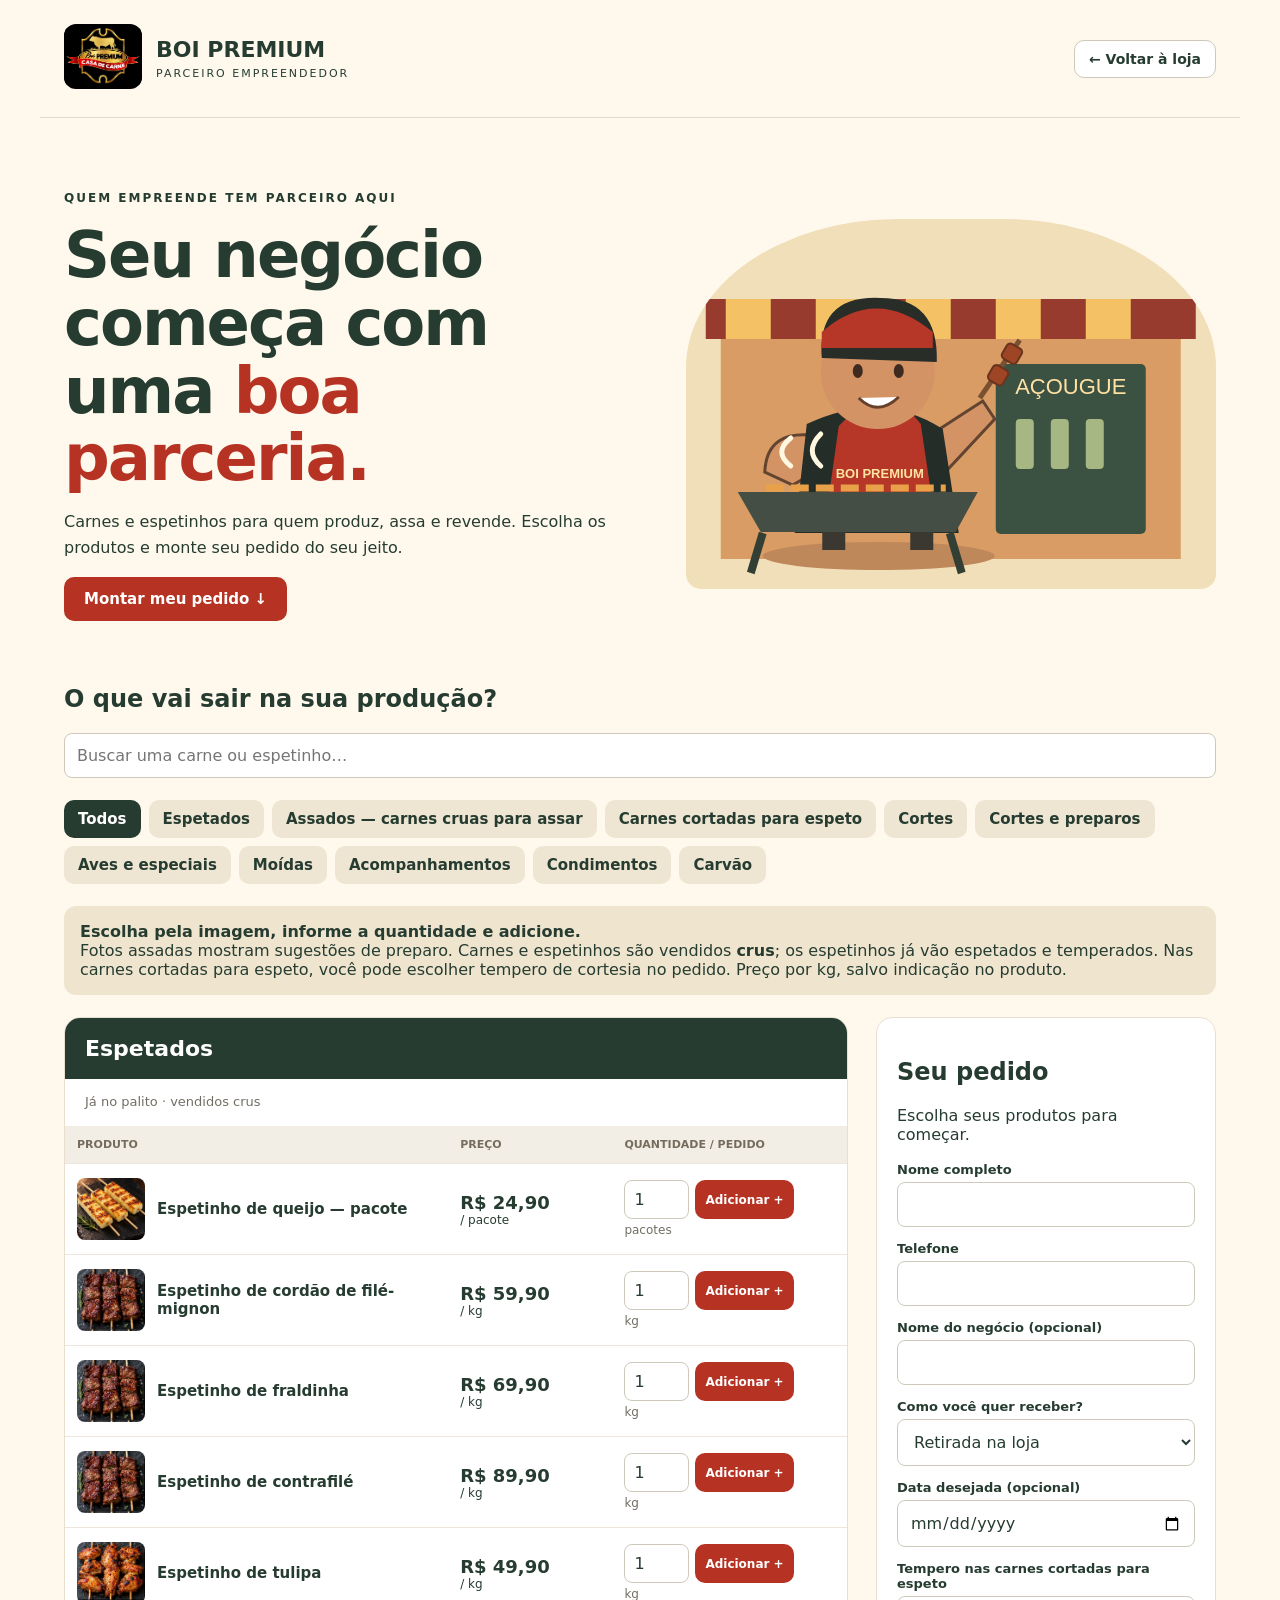
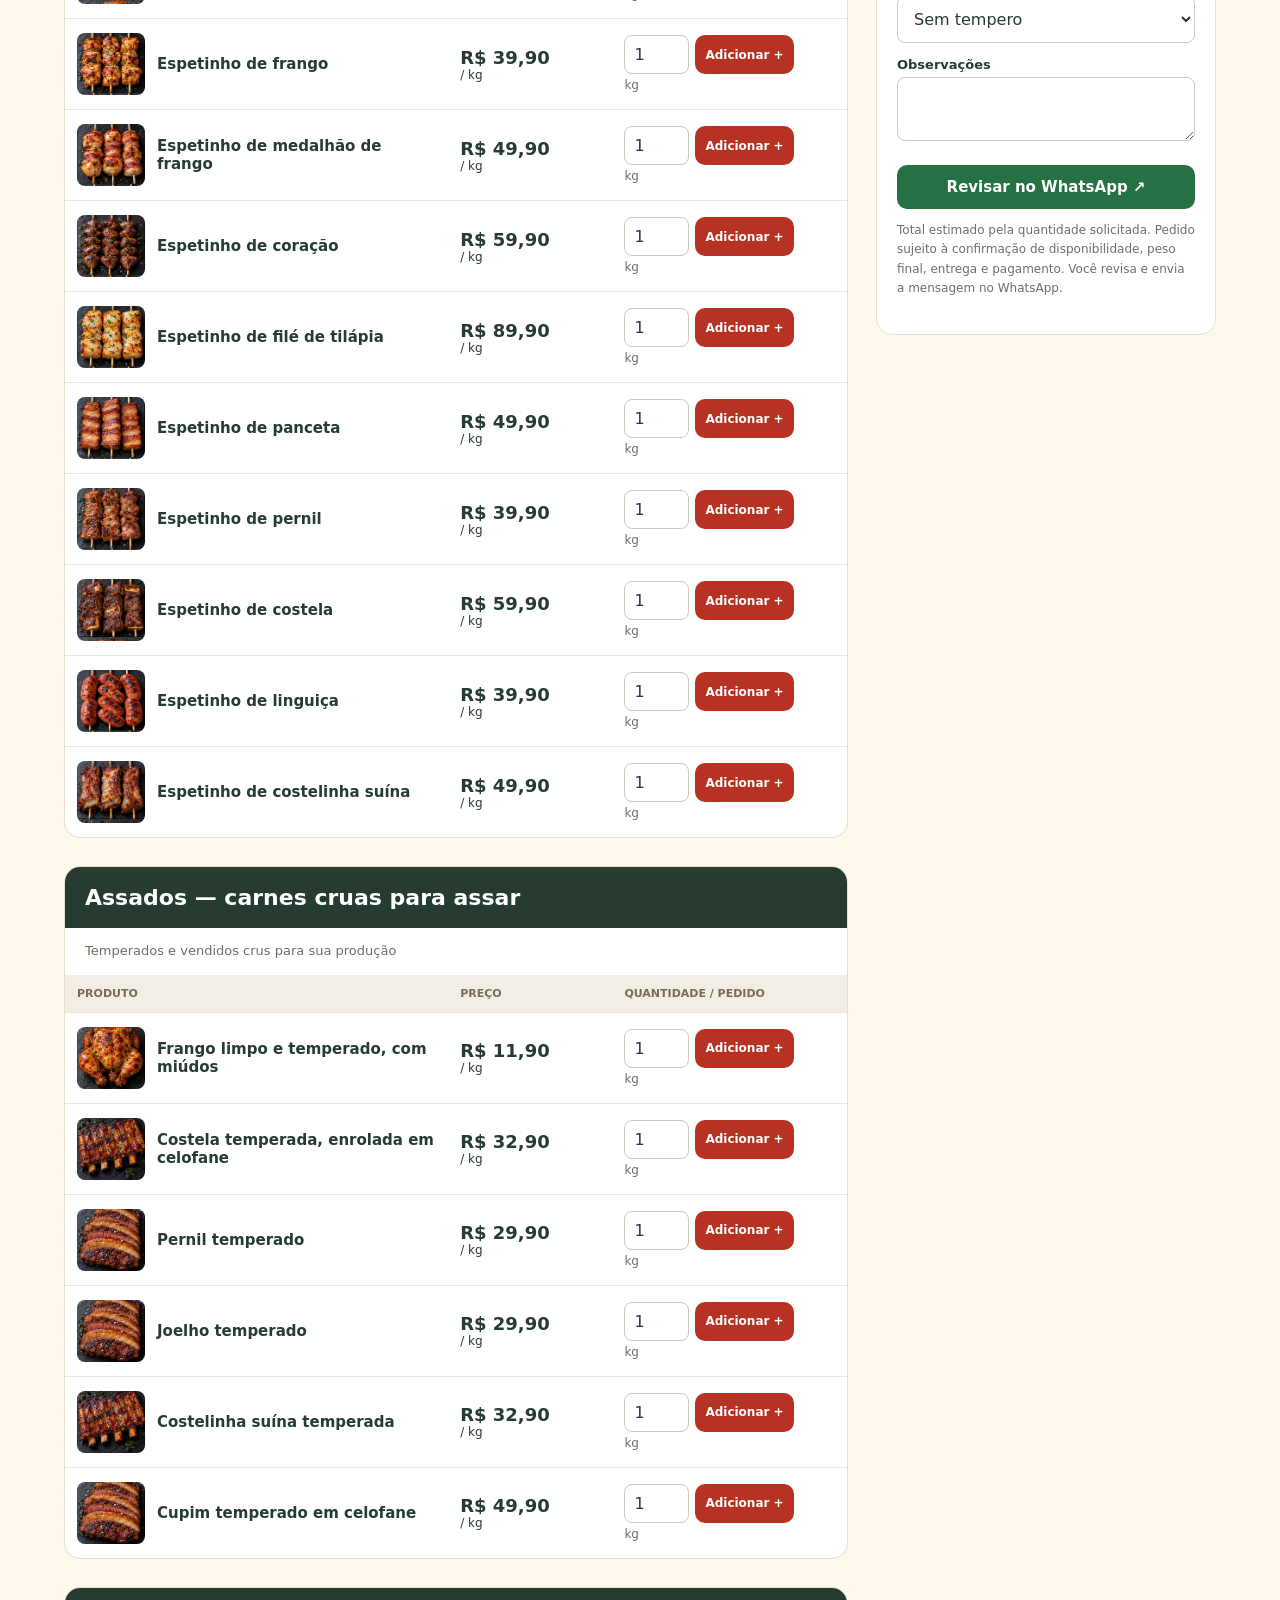
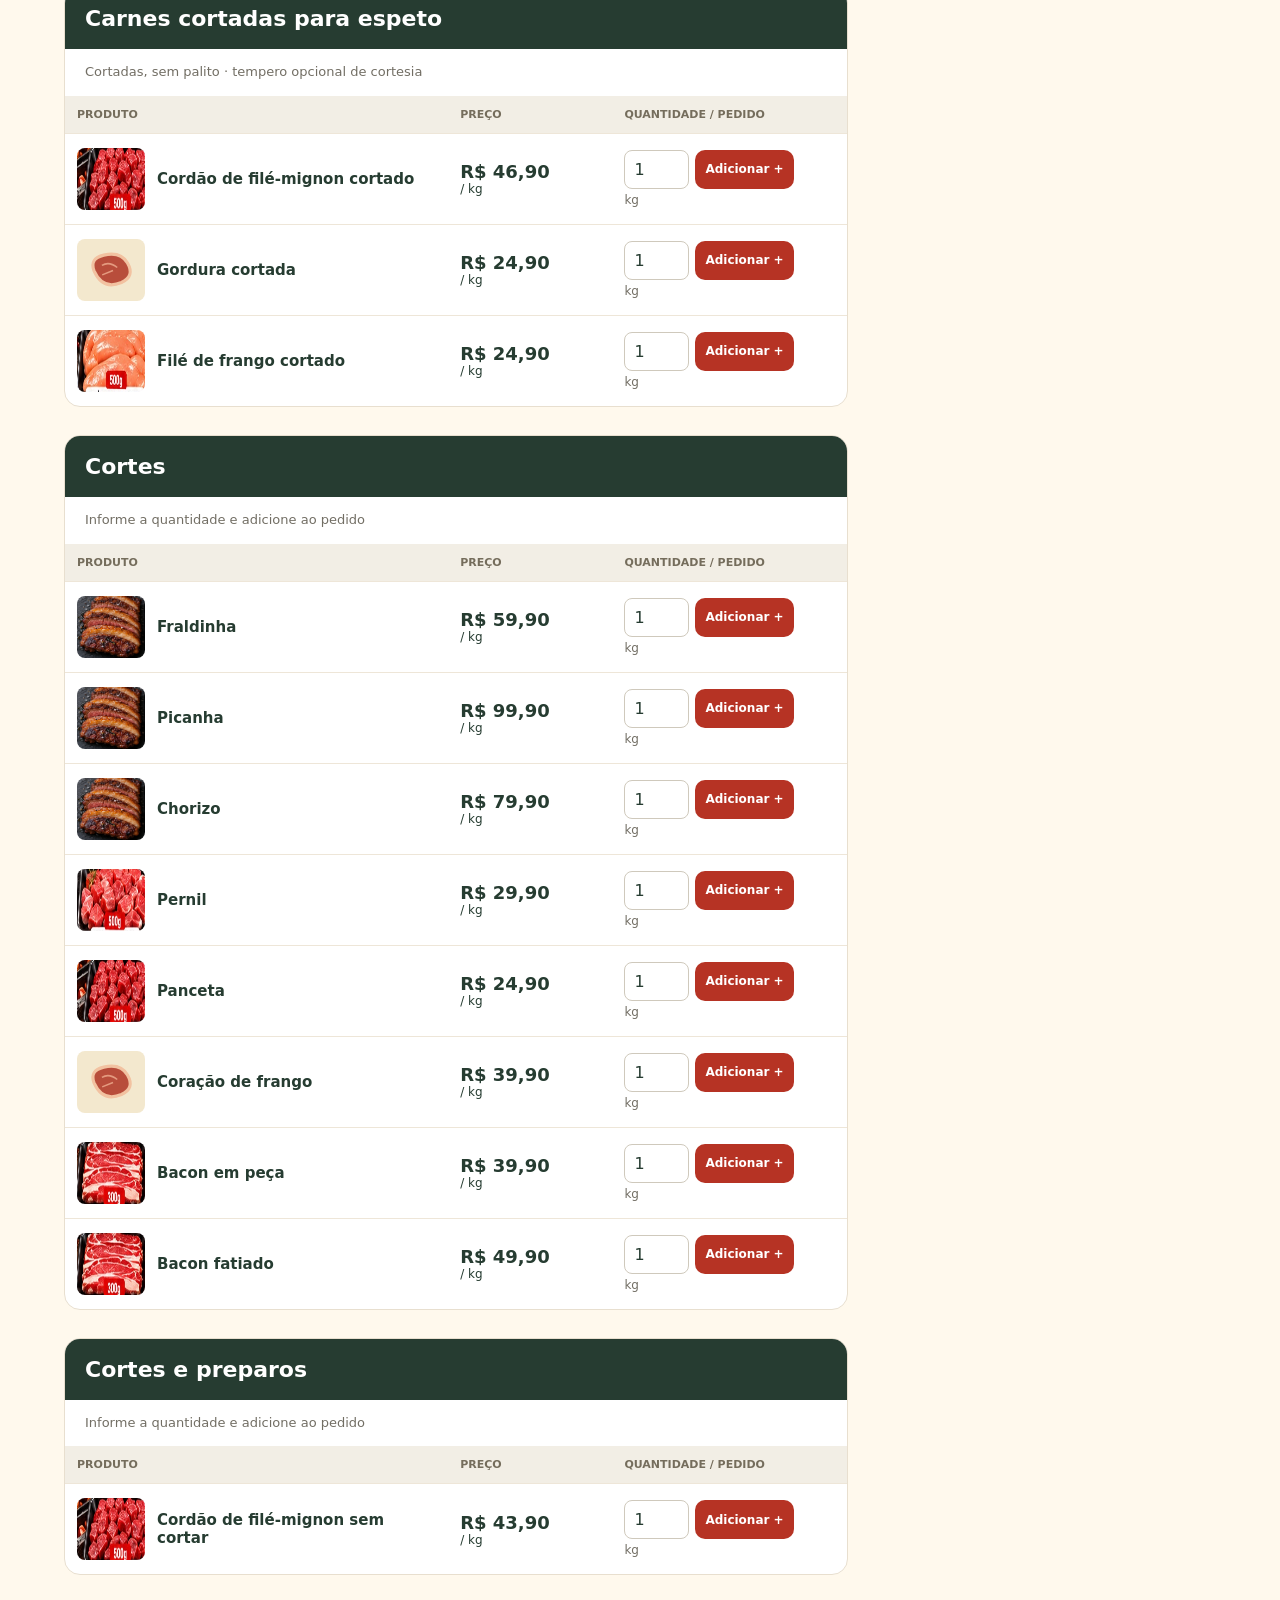
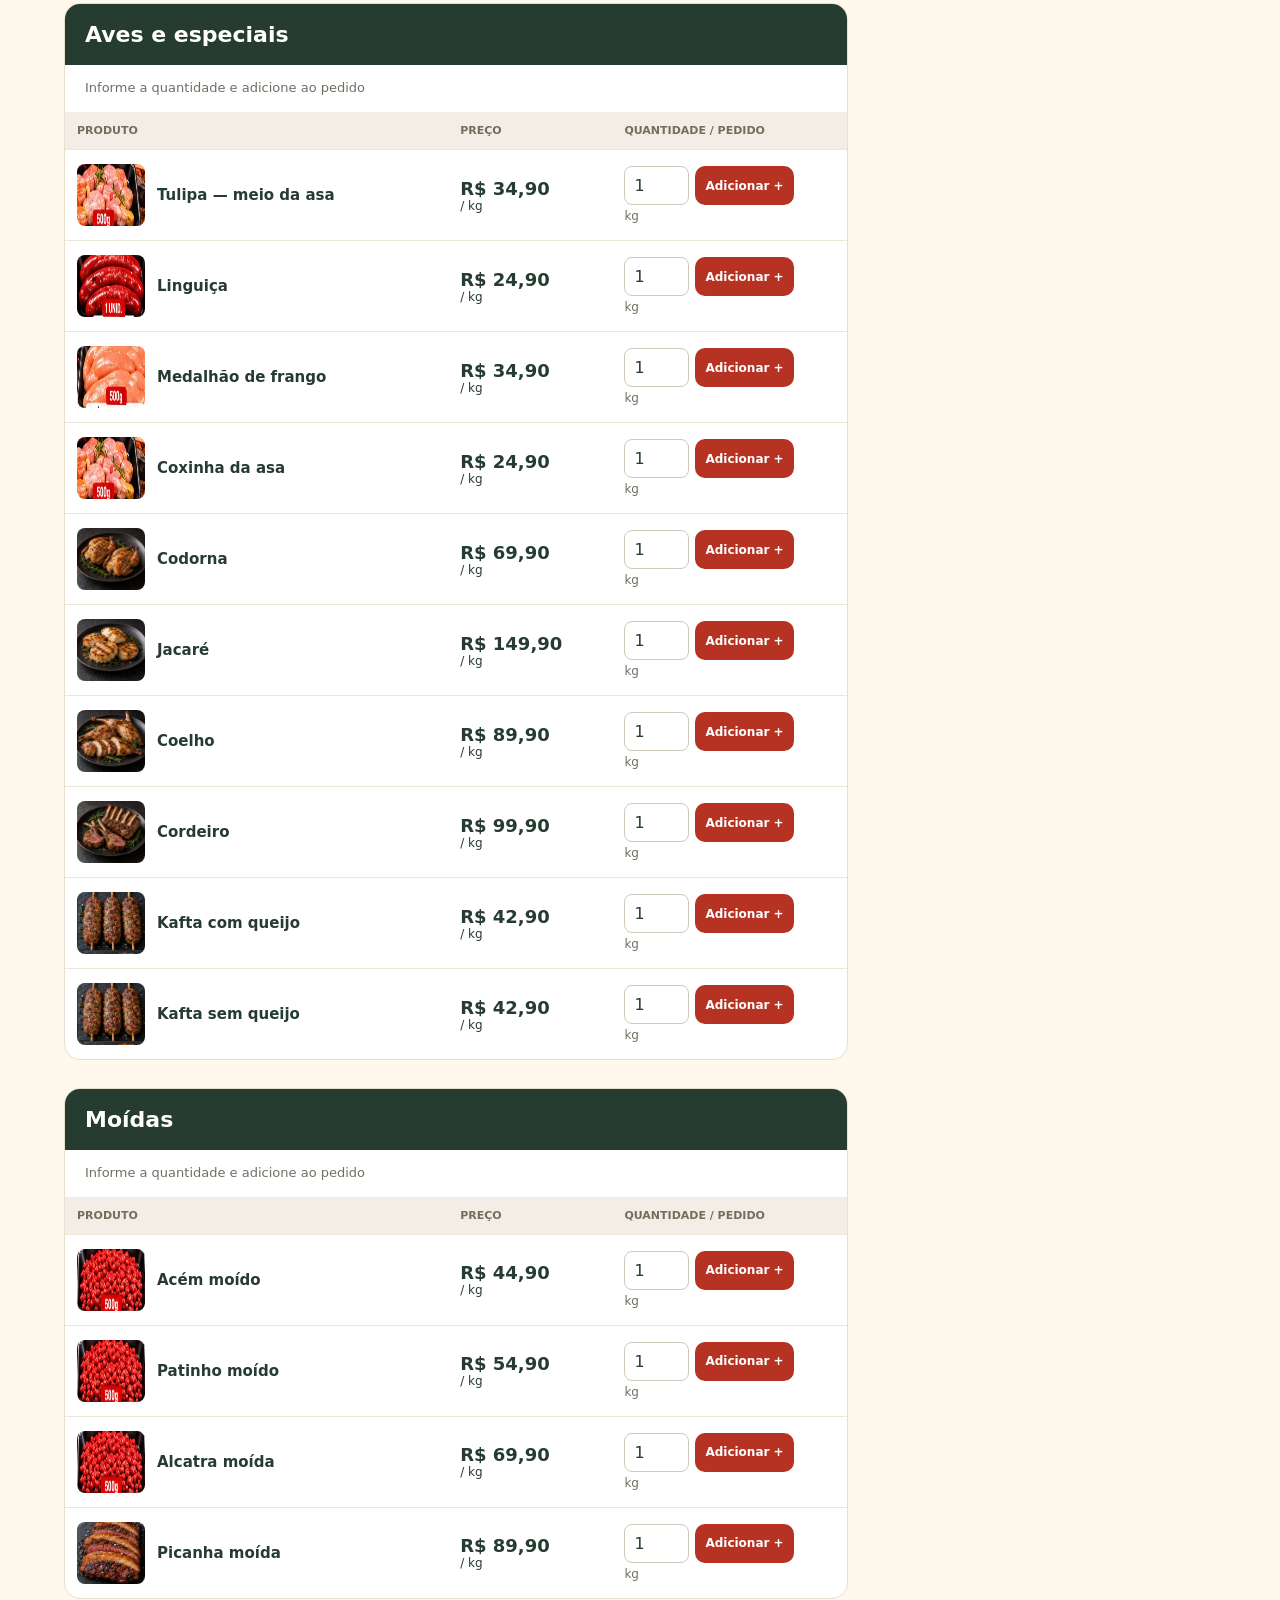
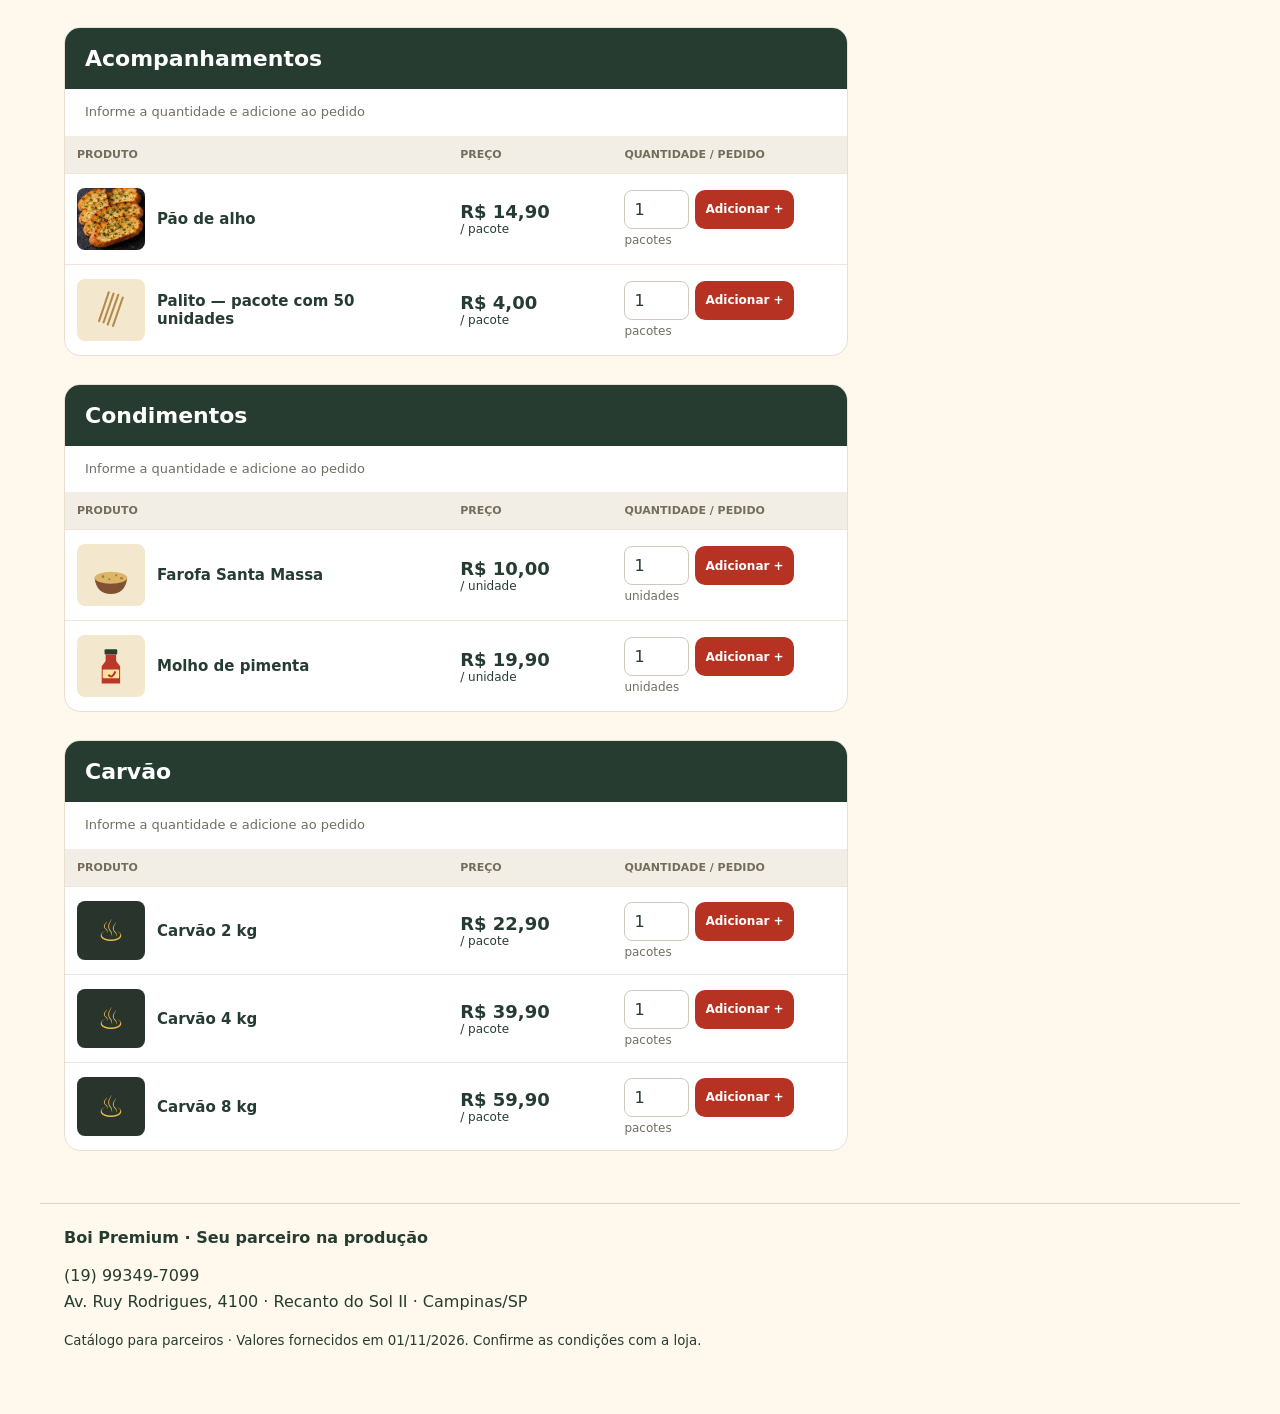
==== parceiros/index.html @ 931782a5 "Adiciona área Parceiro Empreendedor em /parceiros/ Página aprovada de parceiros (catálogo, carrinho " ====
<!doctype html><html lang="pt-BR"><meta charset="utf-8"><meta name="viewport" content="width=device-width,initial-scale=1"><title>Boi Premium · Parceiro Empreendedor</title><meta name="description" content="Carnes e espetinhos para quem produz, assa e revende. Monte seu pedido Boi Premium."><style>
:root{--red:#b63324;--ink:#263c31;--cream:#fff9ed;--gold:#efb94f}*{box-sizing:border-box}body{margin:0;background:var(--cream);color:var(--ink);font:16px system-ui,sans-serif}header,main,footer{max-width:1200px;margin:auto;padding:24px}header{display:flex;align-items:center;gap:14px;border-bottom:1px solid #e3dbc9}header img{width:78px;height:65px;object-fit:contain;background:black;border-radius:12px}header b{font-size:22px}header small{display:block;letter-spacing:2px;font-size:11px;margin-top:5px}.hero{display:grid;grid-template-columns:1.1fr 1fr;gap:40px;align-items:center;padding:45px 0}h1{font-size:clamp(38px,5vw,65px);line-height:1.06;letter-spacing:-2px;margin:16px 0}h1 em{color:var(--red);font-style:normal}.eyebrow{font-size:12px;letter-spacing:2px;font-weight:800}p{line-height:1.6}button,.cta{border:0;border-radius:10px;background:var(--red);color:white;padding:13px 20px;font:700 15px system-ui;cursor:pointer;text-decoration:none;display:inline-block}button:hover,.cta:hover{filter:brightness(.9)}.scene{background:#f0dfb8;border-radius:40% 40% 15px 15px;width:100%;max-height:370px}.bar{display:flex;gap:8px;flex-wrap:wrap;margin:22px 0}.bar button{background:#eee5d3;color:var(--ink);padding:10px 14px}.bar button.active{background:var(--ink);color:white}input,select,textarea{font:inherit;padding:12px;border:1px solid #cfc9bc;border-radius:8px;background:white;width:100%;color:var(--ink)}.layout{display:grid;grid-template-columns:1fr 340px;gap:28px}.grid{display:grid;grid-template-columns:repeat(2,1fr);gap:14px}.card,aside{background:white;border:1px solid #e8dfcf;border-radius:16px;padding:20px}.card h3{margin:8px 0;font-size:19px}.tag{font-size:11px;text-transform:uppercase;letter-spacing:1px;color:#796a50}.price{font-size:25px;font-weight:800;margin:15px 0}.price small{font-size:14px;font-weight:400}.buy{display:flex;gap:8px}.buy input{width:85px}.buy button{flex:1}aside{align-self:start;position:sticky;top:15px}label{display:block;font-size:13px;font-weight:700;margin:14px 0 5px}.line{border-bottom:1px solid #eee;padding:12px 0;font-size:14px}.line button{padding:3px 8px;background:#eee;color:#333;margin-left:7px}.total{font-size:24px;font-weight:800;margin:18px 0}.muted{font-size:12px;color:#726e64}.note{padding:16px;background:#efe5cf;border-radius:12px;margin:22px 0}.submit{background:#257143;width:100%;margin-top:20px}footer{padding-bottom:65px;border-top:1px solid #ddd5c5}.cartqty{width:80px;padding:5px;margin-top:7px}@media(max-width:850px){.hero{grid-template-columns:1fr;gap:15px;padding:30px 0}.scene{max-height:280px}.layout{grid-template-columns:1fr}aside{position:static}.grid{grid-template-columns:1fr 1fr}header,main,footer{padding:18px}}@media(max-width:480px){.grid{grid-template-columns:1fr}.hero h1{font-size:43px}}

.productphoto{position:relative;aspect-ratio:1.55;background-color:#302920;border-radius:12px;margin:-8px -8px 15px;overflow:hidden;background-repeat:no-repeat}.photolabel{position:absolute;left:9px;bottom:9px;padding:5px 8px;background:#fff9edf0;border-radius:5px;font-size:10px;font-weight:700;color:#32382d}.card{overflow:hidden;display:flex;flex-direction:column}.card .buy{margin-top:auto}.card h3{min-height:46px}.card .muted{margin:5px 0}.price{color:#a52e20}.cartdock{display:none}#toast{position:fixed;bottom:88px;left:50%;transform:translateX(-50%);background:#263c31;color:white;padding:14px 20px;border-radius:12px;z-index:30;opacity:0;pointer-events:none;transition:opacity .2s;max-width:90vw;width:max-content}#toast.show{opacity:1}.supplypic{display:flex;align-items:center;justify-content:center;background:#f3e8ce}.supplypic svg{height:85%;width:85%}@media(max-width:850px){.cartdock{display:flex;position:fixed;z-index:20;bottom:14px;left:14px;right:14px;background:#263c31;color:white;border-radius:13px;padding:17px;text-decoration:none;justify-content:space-between;box-shadow:0 5px 24px #0003}footer{padding-bottom:110px}.grid{gap:12px}.card{padding:14px}.productphoto{margin:-4px -4px 12px}.buy{flex-wrap:wrap}.buy input{width:70px}.buy button{padding:13px 10px}.card h3{font-size:18px}.price{font-size:23px}}@media(max-width:480px){.grid{grid-template-columns:repeat(2,minmax(0,1fr))}.buy button{flex-basis:100%}.buy input{width:100%}.productphoto{aspect-ratio:1.1}.photolabel{font-size:9px}.card h3{font-size:16px}.price{font-size:22px}}

.catalogsection{background:white;border:1px solid #e8dfcf;border-radius:16px;margin-bottom:28px;overflow:hidden}.catalogsection h2{background:var(--ink);color:white;margin:0;padding:18px 20px;font-size:22px}.sectionhint{font-size:13px;padding:0 20px;color:#726e64}table{width:100%;border-collapse:collapse;table-layout:fixed}th{text-align:left;background:#f2eee5;color:#756d5c;font-size:11px;padding:12px;text-transform:uppercase}th:first-child{width:49%}th:nth-child(2){width:21%}td{padding:14px 12px;border-top:1px solid #eee6d8;vertical-align:middle}.productcell{display:flex;align-items:center;gap:12px;font-size:15px}.productcell .productphoto{width:68px!important;height:62px!important;min-height:0!important;aspect-ratio:auto;margin:0!important;flex:0 0 68px;border-radius:8px}.productcell .photolabel{display:none}.tableprice{font-size:18px;font-weight:800;white-space:nowrap}.tableprice small{display:block;font-size:12px;font-weight:400}.tablebuy{display:flex;gap:6px;flex-wrap:wrap}.tablebuy input{width:65px;padding:9px}.tablebuy button{font-size:12px;padding:10px}.coalpic{background:#29352c;color:#efb94f;width:68px;padding:12px;text-align:center;border-radius:8px;font-size:30px;flex-shrink:0}@media(max-width:600px){.hero{padding:20px 0}.hero .scene{max-height:200px}td,th{padding:10px 8px}.productcell{display:block;font-size:13px}.productcell .productphoto{margin-bottom:8px!important}.tableprice{font-size:15px}.tablebuy input{width:58px}.tablebuy button{font-size:11px;padding:10px 8px}.catalogsection h2{font-size:19px}th:first-child{width:44%}th:nth-child(2){width:24%}}
header .backstore{margin-left:auto;color:var(--ink);font-weight:700;font-size:14px;text-decoration:none;border:1px solid #cfc9bc;border-radius:10px;padding:10px 14px;white-space:nowrap;background:white}header .backstore:hover{background:#f2eee5}@media(max-width:480px){header .backstore{font-size:12px;padding:8px 10px}header b{font-size:18px}}
</style><header><a href="../" aria-label="Boi Premium — voltar à loja"><img src="logo.jpg" alt="Boi Premium Casa de Carne"></a><div><b>BOI PREMIUM</b><small>PARCEIRO EMPREENDEDOR</small></div><a class="backstore" href="../">← Voltar à loja</a></header><main><section class="hero"><div><span class="eyebrow">QUEM EMPREENDE TEM PARCEIRO AQUI</span><h1>Seu negócio começa com uma <em>boa parceria.</em></h1><p>Carnes e espetinhos para quem produz, assa e revende. Escolha os produtos e monte seu pedido do seu jeito.</p><a class="cta" href="#catalogo">Montar meu pedido ↓</a></div>
<svg class="scene" viewBox="0 0 500 370" role="img" aria-label="Churrasqueiro corpulento em desenho, com uniforme Boi Premium, segurando espetinho em frente a um açougue"><path fill="#d89c64" d="M20 90h460v250H20z"/><path fill="#963b2d" d="M5 80h490v40H5z"/><path fill="#f4c264" d="M25 80h45v40H25zm90 0h45v40h-45zm90 0h45v40h-45zm90 0h45v40h-45zm90 0h45v40h-45z"/><rect x="295" y="145" width="150" height="170" rx="5" fill="#3b5142"/><text x="370" y="175" fill="#ffe1a3" font-family="sans-serif" font-size="22" text-anchor="middle">AÇOUGUE</text><g fill="#a6b783"><rect x="315" y="200" width="18" height="50" rx="4"/><rect x="350" y="200" width="18" height="50" rx="4"/><rect x="385" y="200" width="18" height="50" rx="4"/></g><ellipse cx="178" cy="337" rx="116" ry="14" fill="#bf885b"/><path d="M117 217q-51-8-53 36l28 13 43-25m93-24 54-35 12 18-54 58" fill="#d49365" stroke="#624431" stroke-width="3"/><path d="M106 205q74-35 136 5l16 104H94z" fill="#242d28"/><path d="M138 207l-14 99h111l-15-101-16-19h-45z" fill="#b63627"/><text x="179" y="259" fill="#ffe4a2" font-size="13" font-family="sans-serif" font-weight="bold" text-anchor="middle">BOI PREMIUM</text><path d="M133 305v26m88-26v26" stroke="#3a3830" stroke-width="23"/><circle cx="177" cy="153" r="57" fill="#d49365"/><path d="M121 139q-5-63 59-60 58 0 56 64" fill="#282d28"/><path d="M121 113q54-47 111 0v16H121z" fill="#b63627"/><ellipse cx="157" cy="152" rx="5" ry="7" fill="#3f2a20"/><ellipse cx="198" cy="152" rx="5" ry="7" fill="#3f2a20"/><path d="M158 179q19 19 40-1" fill="white" stroke="#67402b" stroke-width="3"/><path d="M279 179l40-58" stroke="#795130" stroke-width="5"/><g fill="#9e4526" stroke="#68341f" stroke-width="2"><rect x="289" y="148" width="17" height="17" rx="4" transform="rotate(30 298 156)"/><rect x="303" y="126" width="17" height="17" rx="4" transform="rotate(30 311 134)"/></g><path d="M37 273h240l-22 40H60z" fill="#444e44"/><path d="M62 314l-12 40m199-40 12 40" stroke="#333f35" stroke-width="8"/><path d="M65 269h180" stroke="#e9a149" stroke-width="7" stroke-dasharray="18 7"/><path d="M90 247q-18-14 0-28m30 28q-17-15 0-32" fill="none" stroke="#fff7df" stroke-width="5" stroke-linecap="round"/></svg></section>
<section id="catalogo"><h2>O que vai sair na sua produção?</h2><input id="search" type="search" placeholder="Buscar uma carne ou espetinho…" aria-label="Buscar produtos"><div class="bar" id="filters"></div><div class="note"><b>Escolha pela imagem, informe a quantidade e adicione.</b><br>Fotos assadas mostram sugestões de preparo. Carnes e espetinhos são vendidos <b>crus</b>; os espetinhos já vão espetados e temperados. Nas carnes cortadas para espeto, você pode escolher tempero de cortesia no pedido. Preço por kg, salvo indicação no produto.</div><div class="layout"><div id="products"></div><aside id="pedido"><h2>Seu pedido</h2><div id="cart">Escolha seus produtos para começar.</div><div class="total" id="total"></div><form id="order"><label for="name">Nome completo</label><input id="name" required autocomplete="name"><label for="phone">Telefone</label><input id="phone" type="tel" required autocomplete="tel"><label for="business">Nome do negócio (opcional)</label><input id="business"><label for="mode">Como você quer receber?</label><select id="mode"><option value="Retirada">Retirada na loja</option><option value="Entrega">Entrega</option></select><div id="address" hidden><label for="street">Rua e número</label><input id="street" autocomplete="street-address"><label for="area">Bairro</label><input id="area"><label for="city">Cidade</label><input id="city"><label for="extra">Complemento (opcional)</label><input id="extra"><p class="muted">Taxa e área de entrega a confirmar.</p></div><label for="date">Data desejada (opcional)</label><input type="date" id="date"><label for="seasoning">Tempero nas carnes cortadas para espeto</label><select id="seasoning"><option>Sem tempero</option><option>Com tempero — cortesia</option></select><label for="notes">Observações</label><textarea id="notes" rows="2"></textarea><button class="submit">Revisar no WhatsApp ↗</button><p class="muted">Total estimado pela quantidade solicitada. Pedido sujeito à confirmação de disponibilidade, peso final, entrega e pagamento. Você revisa e envia a mensagem no WhatsApp.</p><p id="error" role="alert"></p></form></aside></div></section></main><a class="cartdock" href="#pedido"><span id="dockcount">Seu pedido</span><b id="docktotal">Ver carrinho →</b></a><div id="toast" role="status" aria-live="polite"></div><footer><b>Boi Premium · Seu parceiro na produção</b><p>(19) 99349-7099<br>Av. Ruy Rodrigues, 4100 · Recanto do Sol II · Campinas/SP</p><small>Catálogo para parceiros · Valores fornecidos em 01/11/2026. Confirme as condições com a loja.</small></footer><script src="data.js"></script><script>
function productPhoto(p){let n=p.n.toLowerCase();if(['coelho','cordeiro','jacaré','codorna'].includes(n)){let i=['coelho','cordeiro','jacaré','codorna'].indexOf(n);return '<div class="productphoto" role="img" aria-label="Sugestão de preparo de '+p.n+'" style="background-image:url(especiais.png);background-size:200% 200%;background-position:'+((i%2)*100)+'% '+(Math.floor(i/2)*100)+'%"><span class="photolabel">Sugestão de preparo · vendido cru</span></div>'}if(n.includes('espetinho de queijo'))return '<div class="productphoto" role="img" aria-label="Espetinho de queijo grelhado" style="background-image:url(queijo.png);background-size:cover;background-position:center"><span class="photolabel">Sugestão de preparo</span></div>';if(p.c==='Acompanhamentos'||p.c==='Condimentos'){let kind=n.includes('palito')?'palito':n.includes('farofa')?'farofa':n.includes('pimenta')?'molho':n.includes('queij')?'queijo':'pao';if(kind==='pao')return atlas(15,p.n);let shapes=kind==='palito'?'<path d="M55 145L92 35m-20 115L110 40m-22 118L128 45m-20 118L145 55" stroke="#b58a4b" stroke-width="8" stroke-linecap="round"/>':kind==='molho'?'<rect x="76" y="35" width="48" height="20" rx="4" fill="#293d31"/><path d="M80 55h40v25l15 20v65H65v-65l15-20z" fill="#bb3828"/><rect x="69" y="112" width="62" height="33" rx="3" fill="#ffe2a0"/><path d="M90 132q15 18 27-13" fill="none" stroke="#bc3525" stroke-width="8"/>':kind==='farofa'?'<path d="M38 110h124q-8 61-62 61t-62-61" fill="#805231"/><ellipse cx="100" cy="109" rx="62" ry="23" fill="#dbb568"/><g fill="#aa7738"><circle cx="70" cy="105" r="5"/><circle cx="94" cy="115" r="4"/><circle cx="120" cy="100" r="4"/><circle cx="140" cy="111" r="5"/></g>':'<path d="M44 135l30-77 82 76z" fill="#f6cb65"/><path d="M44 135h112v22H44z" fill="#ddac42"/><g fill="#d5a33c"><circle cx="84" cy="116" r="8"/><circle cx="115" cy="128" r="6"/></g>';return '<div class="productphoto supplypic" role="img" aria-label="Ilustração de '+p.n+'"><svg viewBox="0 0 200 200">'+shapes+'</svg><span class="photolabel">Ilustração</span></div>'}if(p.c==='Espetinhos'){let i=n.includes('medalh')?3:n.includes('cora')?2:n.includes('panceta')?4:n.includes('pernil')?5:n.includes('lingui')?6:n.includes('tiláp')?7:n.includes('tulipa')?8:n.includes('costelinha')?10:n.includes('costela')?9:n.includes('frango')?1:0;return atlas(i,p.n)}if(p.c==='Assados')return atlas(n.includes('frango')?13:n.includes('costel')?14:12,p.n);if(n.includes('kafta'))return atlas(11,p.n);if(n.includes('picanha')||n.includes('chorizo')||n.includes('fraldinha'))return atlas(12,p.n);let col=n.includes('moíd')?2:n.includes('bacon')?0:n.includes('pernil')?1:n.includes('lingui')?1:n.includes('asa')?4:0;let y=n.includes('moíd')?455:n.includes('bacon')?818:n.includes('lingui')?818:n.includes('frango')?700:n.includes('pernil')?580:455;let x=col*225+20;let label='Imagem ilustrativa';if(n.includes('jacaré')||n.includes('coelho')||n.includes('cordeiro')||n.includes('codorna')||n.includes('gordura')||n.includes('coração'))return '<div class="productphoto supplypic" role="img" aria-label="Ilustração de corte de carne"><svg viewBox="0 0 200 200"><path d="M36 106q-18-47 37-60 64-15 90 30 29 50-23 74-71 30-104-44" fill="#b84d3b" stroke="#f2c2a1" stroke-width="12"/><path d="M66 85q27-17 58 8m-57 28 41-17" fill="none" stroke="#e49a7f" stroke-width="6"/></svg><span class="photolabel">Ilustração</span></div>';return '<div class="productphoto" role="img" aria-label="Imagem ilustrativa de '+p.n+'" style="background-image:url(carnes.jpg);background-size:572.5% 1717.5%;background-position:'+((x/(1145-200))*100)+'% '+((y/(1374-80))*100)+'%"><span class="photolabel">'+label+'</span></div>'}
function atlas(i,name){return '<div class="productphoto" role="img" aria-label="Sugestão de preparo de '+name+'" style="background-image:url(churrasco.jpg);background-size:400% 400%;background-position:'+((i%4)*100/3)+'% '+(Math.floor(i/4)*100/3)+'%"><span class="photolabel">Sugestão de preparo · vendido cru</span></div>'}
const $=id=>document.getElementById(id),money=n=>n.toLocaleString('pt-BR',{style:'currency',currency:'BRL'});let filter='Todos',cart=[];const cats=['Todos',...new Set(products.map(p=>p.c))];const sectionNames={'Espetinhos':'Espetados','Assados':'Assados — carnes cruas para assar'};
const sectionOrder=['Espetinhos','Assados','Carnes cortadas para espeto','Cortes','Cortes e preparos','Aves e especiais','Moídas','Acompanhamentos','Condimentos','Carvão'];
function draw(){
 $('filters').innerHTML=['Todos',...sectionOrder].map(c=>`<button type="button" class="${filter===c?'active':''}" onclick="setFilter('${c}')">${sectionNames[c]||c}</button>`).join('');
 let visible=products.map((p,i)=>({...p,i})).filter(p=>(filter==='Todos'||filter===p.c)&&p.n.toLocaleLowerCase('pt-BR').includes($('search').value.toLocaleLowerCase('pt-BR')));
 $('products').innerHTML=sectionOrder.map(c=>{let rows=visible.filter(p=>p.c===c);if(!rows.length)return '';return `<section class="catalogsection"><h2>${sectionNames[c]||c}</h2><p class="sectionhint">${c==='Espetinhos'?'Já no palito · vendidos crus':c==='Assados'?'Temperados e vendidos crus para sua produção':c==='Carnes cortadas para espeto'?'Cortadas, sem palito · tempero opcional de cortesia':'Informe a quantidade e adicione ao pedido'}</p><table><thead><tr><th>Produto</th><th>Preço</th><th>Quantidade / pedido</th></tr></thead><tbody>${rows.map(p=>`<tr><td><div class="productcell">${p.c==='Carvão'?'<span class="coalpic" aria-hidden="true">♨</span>':productPhoto(p)}<strong>${p.n}</strong></div></td><td class="tableprice">${money(p.v)}<small>/ ${p.u}</small></td><td><div class="tablebuy"><input aria-label="Quantidade de ${p.n} em ${p.u}" id="qty${p.i}" inputmode="decimal" value="1"><button onclick="add(${p.i})">Adicionar +</button></div><small class="muted">${p.u==='kg'?'kg':p.u==='pacote'?'pacotes':'unidades'}</small></td></tr>`).join('')}</tbody></table></section>`}).join('')||'<p>Nenhum produto encontrado.</p>';
}
function setFilter(c){filter=c;draw()}function valid(s,u){let n=Number(String(s).replace(',','.'));return Number.isFinite(n)&&n>0&&(u==='kg'||Number.isInteger(n))?n:null}function add(i){let q=valid($('qty'+i).value,products[i].u);if(!q){alert('Informe uma quantidade positiva. Pacotes e unidades devem ser inteiros.');return}let row=cart.find(x=>x.i===i);if(row)row.q+=q;else cart.push({i,q});renderCart();$('toast').textContent='✓ '+products[i].n+' adicionado';$('toast').classList.add('show');setTimeout(()=>$('toast').classList.remove('show'),2200)}function change(i,v){let q=valid(v,products[i].u);if(q)cart.find(x=>x.i===i).q=q;renderCart()}function remove(i){cart=cart.filter(x=>x.i!==i);renderCart()}function renderCart(){$('dockcount').textContent=cart.reduce((n,x)=>n+x.q,0)>0?cart.length+' produto(s) no pedido':'Seu pedido';$('docktotal').textContent=cart.length?money(cart.reduce((n,x)=>n+products[x.i].v*x.q,0))+' · Ver pedido →':'Ver carrinho →';$('cart').innerHTML=cart.map(x=>{let p=products[x.i];return `<div class="line"><b>${p.n}</b>${p.c==='Espetinhos'?'<br>Espetado e temperado':''}<br>${money(p.v)}/${p.u} · ${money(p.v*x.q)}<br><input aria-label="Alterar quantidade de ${p.n}" class="cartqty" value="${x.q}" onchange="change(${x.i},this.value)"> ${p.u}<button type="button" onclick="remove(${x.i})" aria-label="Remover ${p.n}">×</button></div>`}).join('')||'Escolha seus produtos para começar.';$('total').textContent=cart.length?'Estimativa: '+money(cart.reduce((s,x)=>s+products[x.i].v*x.q,0)):''} $('search').oninput=draw;$('mode').onchange=()=>{let delivery=$('mode').value==='Entrega';$('address').hidden=!delivery;['street','area','city'].forEach(id=>$(id).required=delivery)};$('order').onsubmit=e=>{e.preventDefault();if(!cart.length){$('error').textContent='Adicione pelo menos um produto.';return}let lines=['Olá! Quero solicitar um pedido Boi Premium.', 'Nome: '+$('name').value,'Telefone: '+$('phone').value,'Negócio: '+$('business').value,$('mode').value];if($('mode').value==='Entrega')lines.push('Endereço: '+['street','area','city','extra'].map(id=>$(id).value).filter(Boolean).join(', '));lines.push('Data: '+$('date').value,...cart.map(x=>{let p=products[x.i];return `${x.q} ${p.u} — ${p.n}${p.c==='Espetinhos'?' (espetado e temperado, cru)':p.c==='Assados'?' (cru, temperado)':''} — ${money(p.v)}/${p.u} — ${money(x.q*p.v)}`}),$('total').textContent,'Carnes cortadas para espeto: '+$('seasoning').value,'Observações: '+$('notes').value,'A confirmar: disponibilidade, peso final, taxa de entrega e pagamento.');window.open('https://wa.me/5519993497099?text='+encodeURIComponent(lines.join('\n')),'_blank','noopener')};draw();
</script></html>
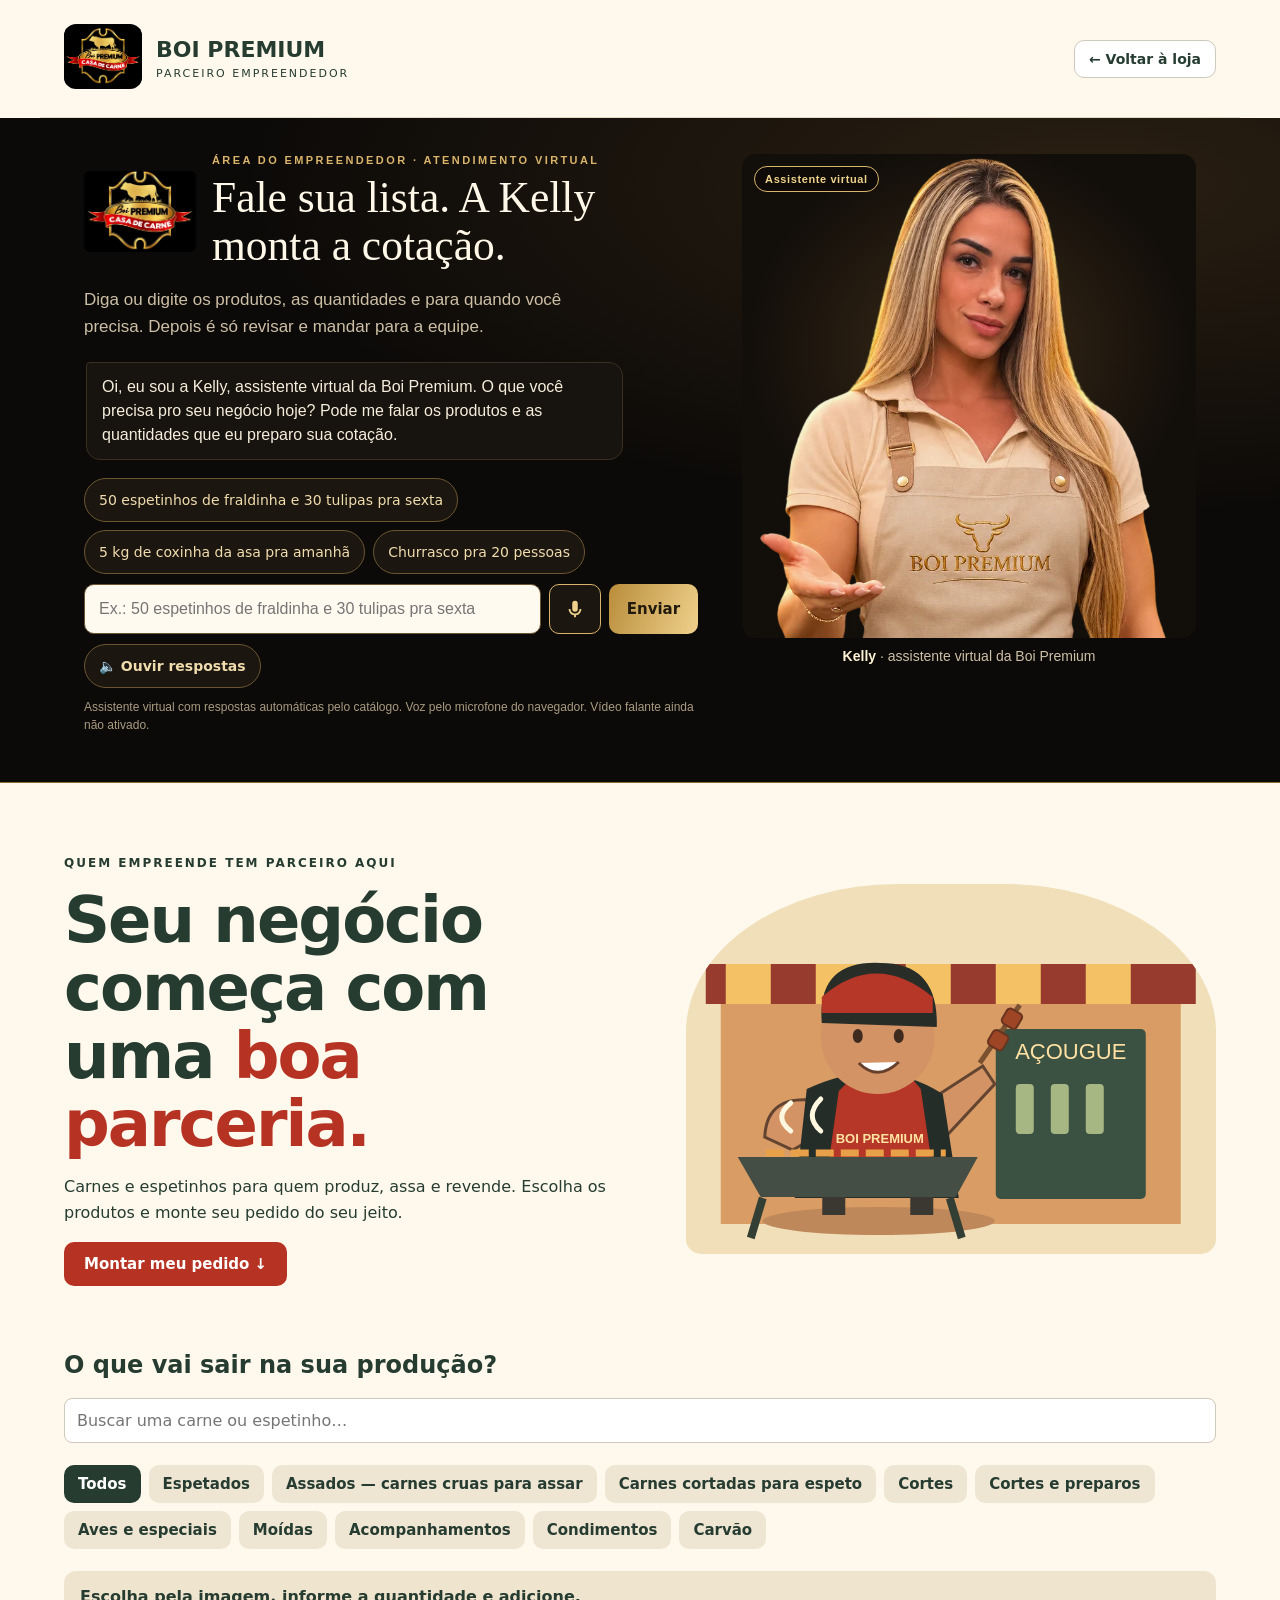
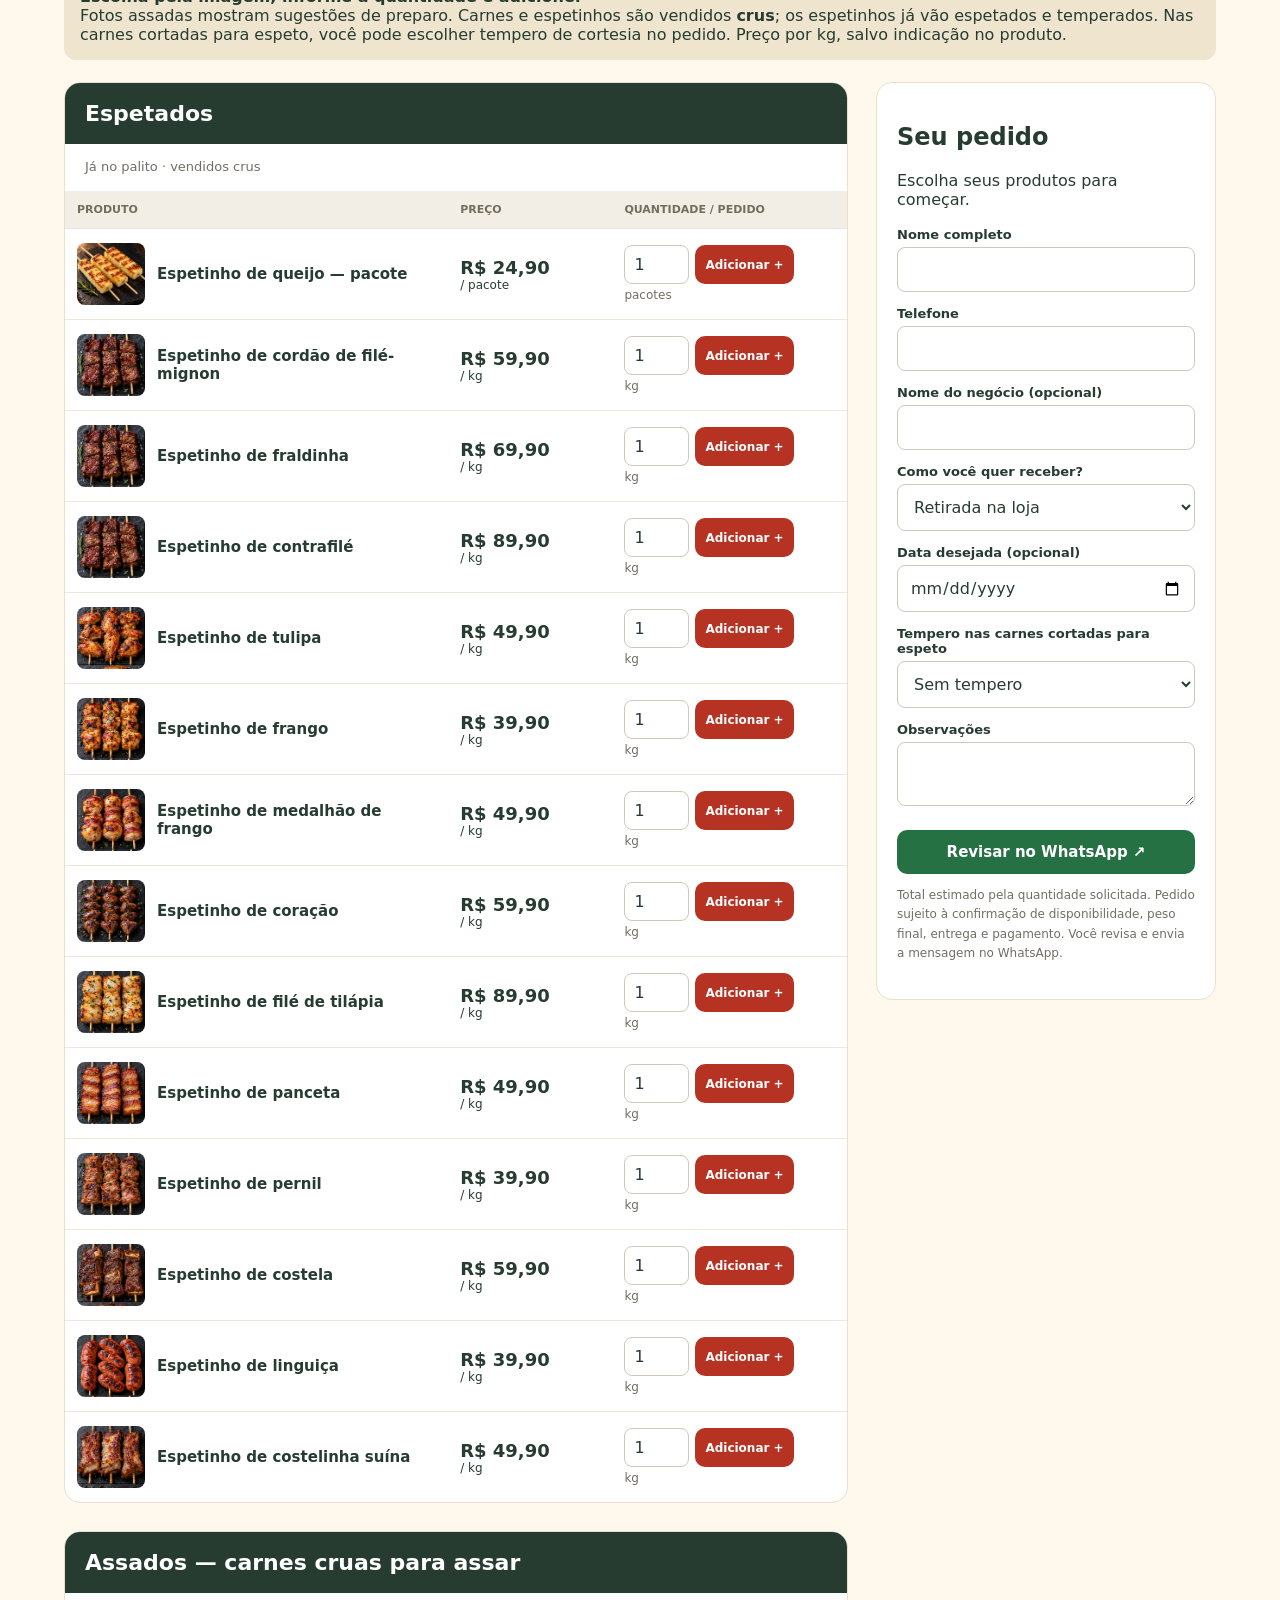
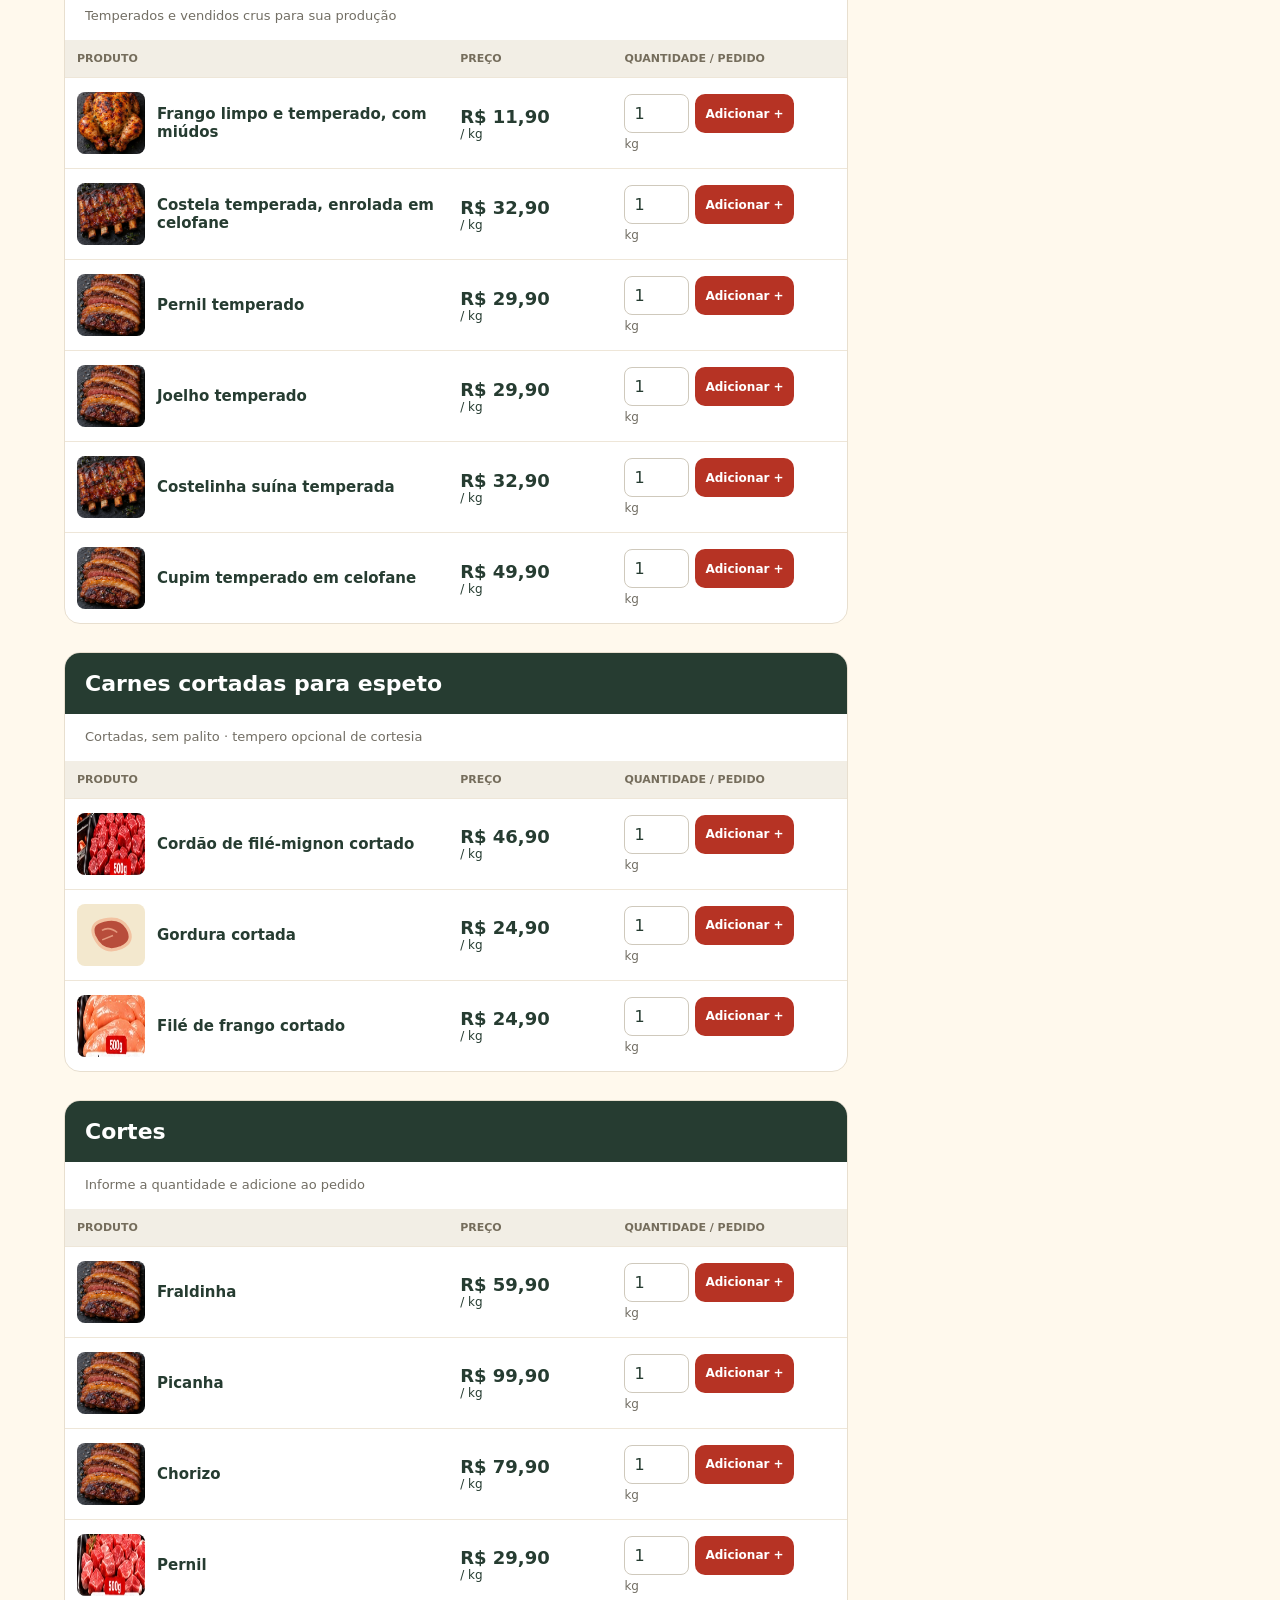
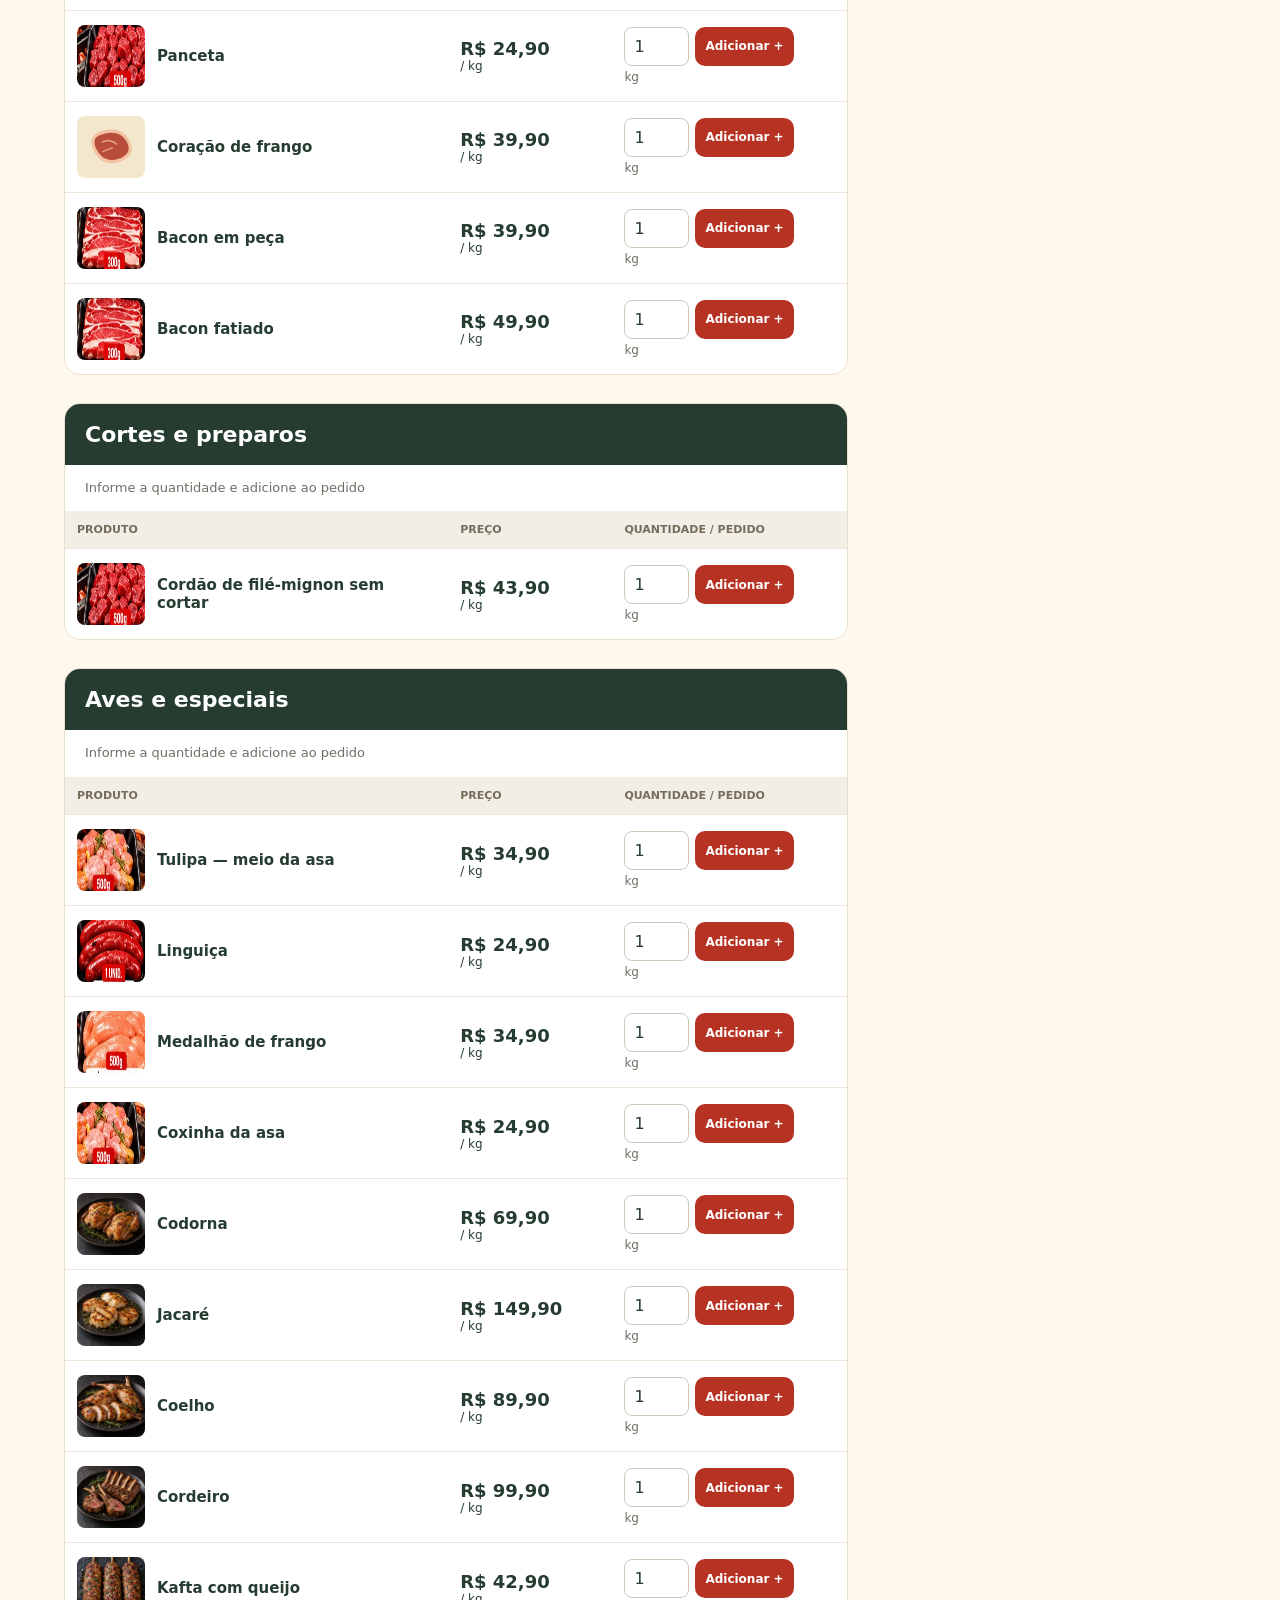
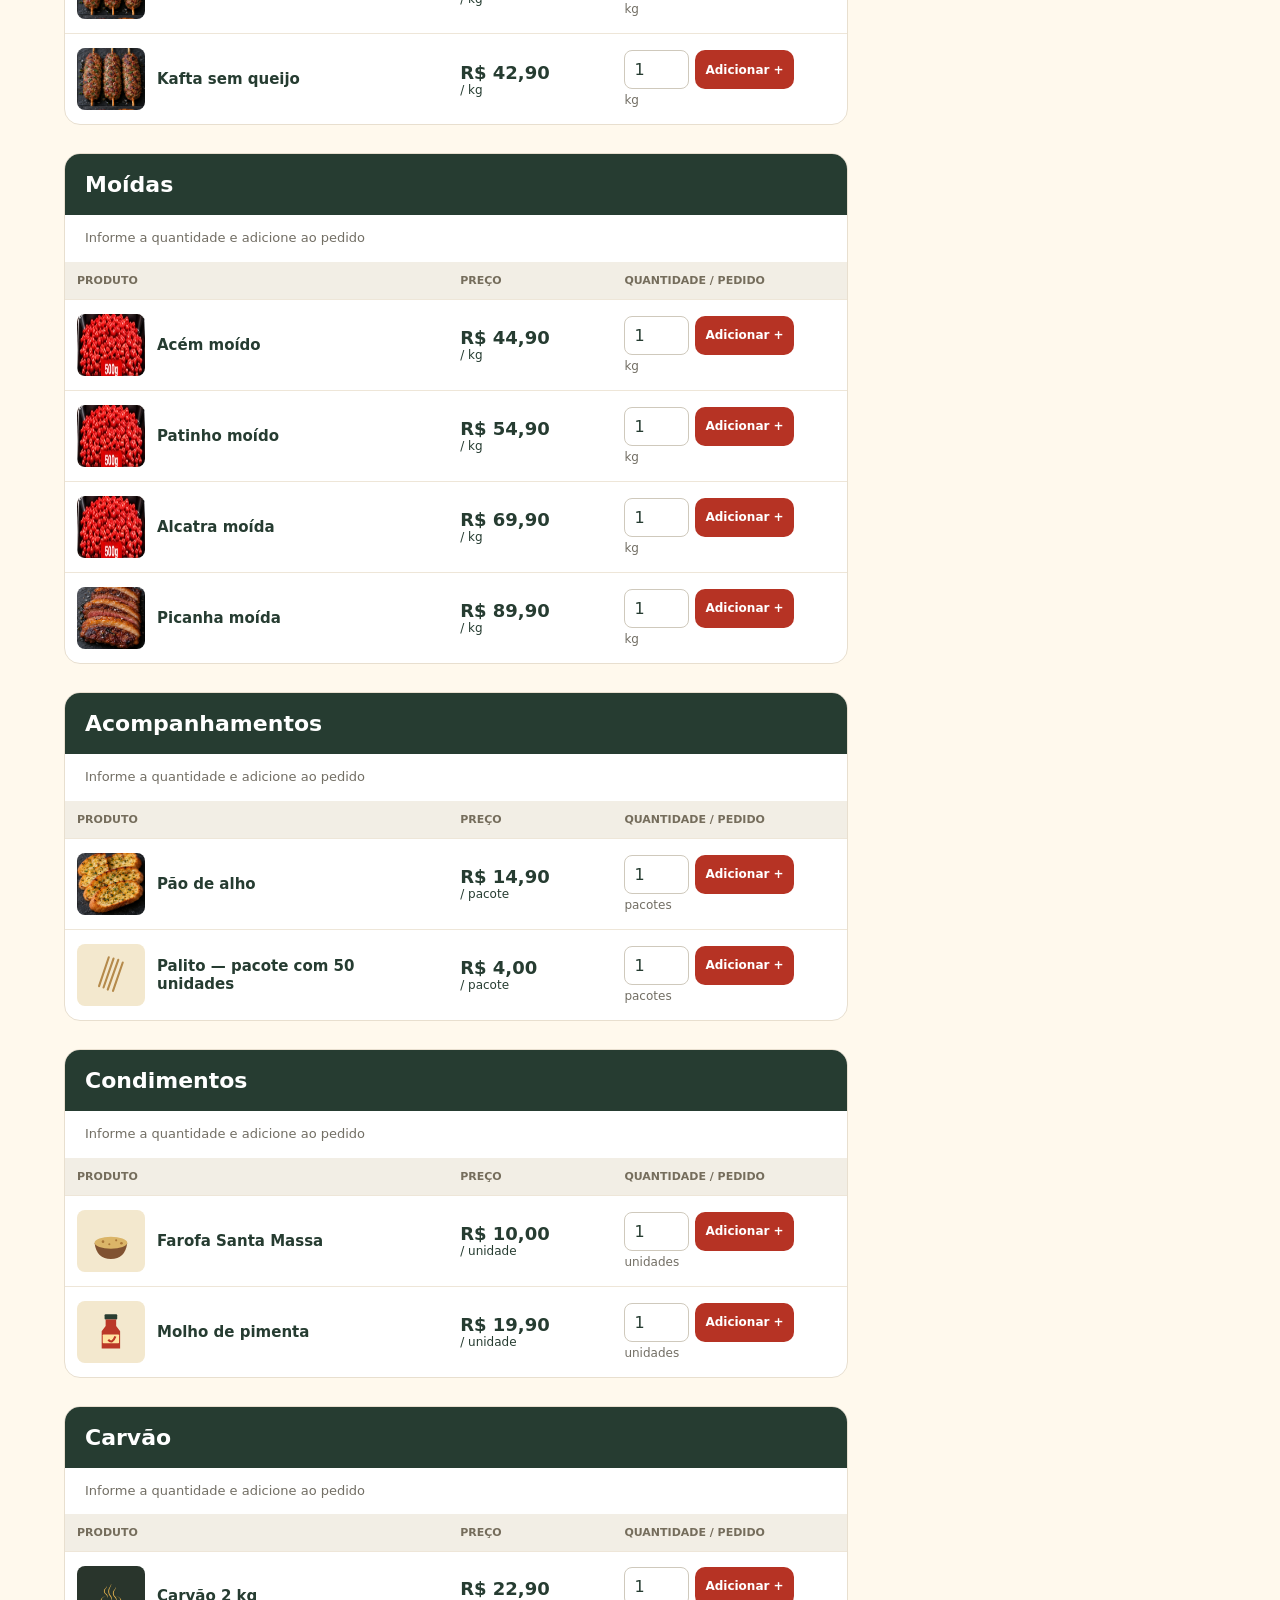
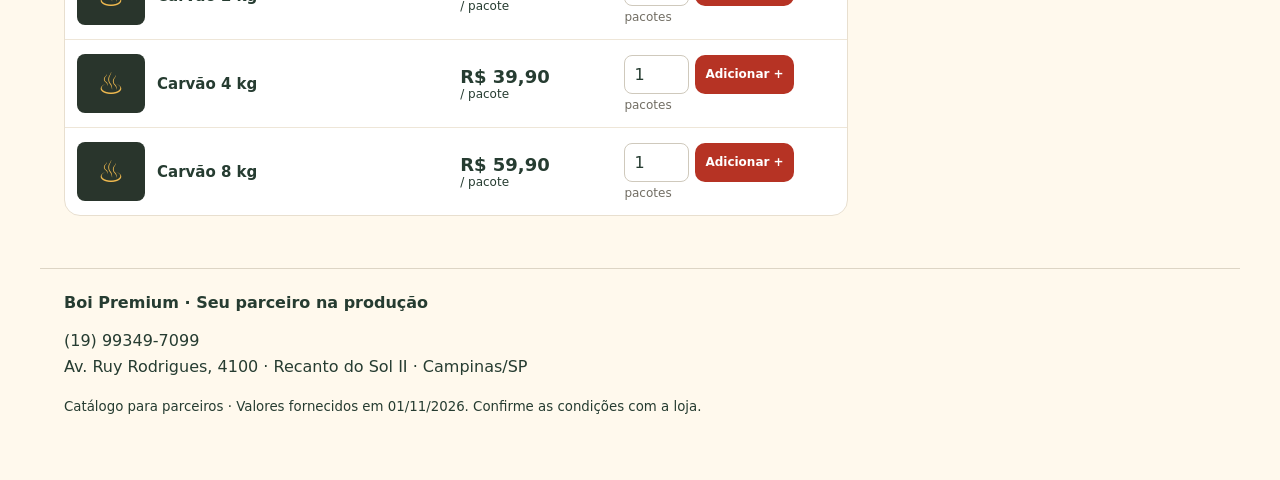
==== commit 2e429660: "Prévia: Rafael no açougue e Kelly na Área do Empreendedor - Rafael: churrasco com 500 g/pessoa (50% " ====
--- a/parceiros/index.html
+++ b/parceiros/index.html
@@ -1,11 +1,11 @@
-<!doctype html><html lang="pt-BR"><meta charset="utf-8"><meta name="viewport" content="width=device-width,initial-scale=1"><title>Boi Premium · Parceiro Empreendedor</title><meta name="description" content="Carnes e espetinhos para quem produz, assa e revende. Monte seu pedido Boi Premium."><style>
+<!doctype html><html lang="pt-BR"><meta charset="utf-8"><meta name="viewport" content="width=device-width,initial-scale=1"><title>Boi Premium · Parceiro Empreendedor</title><meta name="description" content="Carnes e espetinhos para quem produz, assa e revende. Monte seu pedido Boi Premium."><link rel="stylesheet" href="../assistente/assistente.css"><style>
 :root{--red:#b63324;--ink:#263c31;--cream:#fff9ed;--gold:#efb94f}*{box-sizing:border-box}body{margin:0;background:var(--cream);color:var(--ink);font:16px system-ui,sans-serif}header,main,footer{max-width:1200px;margin:auto;padding:24px}header{display:flex;align-items:center;gap:14px;border-bottom:1px solid #e3dbc9}header img{width:78px;height:65px;object-fit:contain;background:black;border-radius:12px}header b{font-size:22px}header small{display:block;letter-spacing:2px;font-size:11px;margin-top:5px}.hero{display:grid;grid-template-columns:1.1fr 1fr;gap:40px;align-items:center;padding:45px 0}h1{font-size:clamp(38px,5vw,65px);line-height:1.06;letter-spacing:-2px;margin:16px 0}h1 em{color:var(--red);font-style:normal}.eyebrow{font-size:12px;letter-spacing:2px;font-weight:800}p{line-height:1.6}button,.cta{border:0;border-radius:10px;background:var(--red);color:white;padding:13px 20px;font:700 15px system-ui;cursor:pointer;text-decoration:none;display:inline-block}button:hover,.cta:hover{filter:brightness(.9)}.scene{background:#f0dfb8;border-radius:40% 40% 15px 15px;width:100%;max-height:370px}.bar{display:flex;gap:8px;flex-wrap:wrap;margin:22px 0}.bar button{background:#eee5d3;color:var(--ink);padding:10px 14px}.bar button.active{background:var(--ink);color:white}input,select,textarea{font:inherit;padding:12px;border:1px solid #cfc9bc;border-radius:8px;background:white;width:100%;color:var(--ink)}.layout{display:grid;grid-template-columns:1fr 340px;gap:28px}.grid{display:grid;grid-template-columns:repeat(2,1fr);gap:14px}.card,aside{background:white;border:1px solid #e8dfcf;border-radius:16px;padding:20px}.card h3{margin:8px 0;font-size:19px}.tag{font-size:11px;text-transform:uppercase;letter-spacing:1px;color:#796a50}.price{font-size:25px;font-weight:800;margin:15px 0}.price small{font-size:14px;font-weight:400}.buy{display:flex;gap:8px}.buy input{width:85px}.buy button{flex:1}aside{align-self:start;position:sticky;top:15px}label{display:block;font-size:13px;font-weight:700;margin:14px 0 5px}.line{border-bottom:1px solid #eee;padding:12px 0;font-size:14px}.line button{padding:3px 8px;background:#eee;color:#333;margin-left:7px}.total{font-size:24px;font-weight:800;margin:18px 0}.muted{font-size:12px;color:#726e64}.note{padding:16px;background:#efe5cf;border-radius:12px;margin:22px 0}.submit{background:#257143;width:100%;margin-top:20px}footer{padding-bottom:65px;border-top:1px solid #ddd5c5}.cartqty{width:80px;padding:5px;margin-top:7px}@media(max-width:850px){.hero{grid-template-columns:1fr;gap:15px;padding:30px 0}.scene{max-height:280px}.layout{grid-template-columns:1fr}aside{position:static}.grid{grid-template-columns:1fr 1fr}header,main,footer{padding:18px}}@media(max-width:480px){.grid{grid-template-columns:1fr}.hero h1{font-size:43px}}
 
 .productphoto{position:relative;aspect-ratio:1.55;background-color:#302920;border-radius:12px;margin:-8px -8px 15px;overflow:hidden;background-repeat:no-repeat}.photolabel{position:absolute;left:9px;bottom:9px;padding:5px 8px;background:#fff9edf0;border-radius:5px;font-size:10px;font-weight:700;color:#32382d}.card{overflow:hidden;display:flex;flex-direction:column}.card .buy{margin-top:auto}.card h3{min-height:46px}.card .muted{margin:5px 0}.price{color:#a52e20}.cartdock{display:none}#toast{position:fixed;bottom:88px;left:50%;transform:translateX(-50%);background:#263c31;color:white;padding:14px 20px;border-radius:12px;z-index:30;opacity:0;pointer-events:none;transition:opacity .2s;max-width:90vw;width:max-content}#toast.show{opacity:1}.supplypic{display:flex;align-items:center;justify-content:center;background:#f3e8ce}.supplypic svg{height:85%;width:85%}@media(max-width:850px){.cartdock{display:flex;position:fixed;z-index:20;bottom:14px;left:14px;right:14px;background:#263c31;color:white;border-radius:13px;padding:17px;text-decoration:none;justify-content:space-between;box-shadow:0 5px 24px #0003}footer{padding-bottom:110px}.grid{gap:12px}.card{padding:14px}.productphoto{margin:-4px -4px 12px}.buy{flex-wrap:wrap}.buy input{width:70px}.buy button{padding:13px 10px}.card h3{font-size:18px}.price{font-size:23px}}@media(max-width:480px){.grid{grid-template-columns:repeat(2,minmax(0,1fr))}.buy button{flex-basis:100%}.buy input{width:100%}.productphoto{aspect-ratio:1.1}.photolabel{font-size:9px}.card h3{font-size:16px}.price{font-size:22px}}
 
 .catalogsection{background:white;border:1px solid #e8dfcf;border-radius:16px;margin-bottom:28px;overflow:hidden}.catalogsection h2{background:var(--ink);color:white;margin:0;padding:18px 20px;font-size:22px}.sectionhint{font-size:13px;padding:0 20px;color:#726e64}table{width:100%;border-collapse:collapse;table-layout:fixed}th{text-align:left;background:#f2eee5;color:#756d5c;font-size:11px;padding:12px;text-transform:uppercase}th:first-child{width:49%}th:nth-child(2){width:21%}td{padding:14px 12px;border-top:1px solid #eee6d8;vertical-align:middle}.productcell{display:flex;align-items:center;gap:12px;font-size:15px}.productcell .productphoto{width:68px!important;height:62px!important;min-height:0!important;aspect-ratio:auto;margin:0!important;flex:0 0 68px;border-radius:8px}.productcell .photolabel{display:none}.tableprice{font-size:18px;font-weight:800;white-space:nowrap}.tableprice small{display:block;font-size:12px;font-weight:400}.tablebuy{display:flex;gap:6px;flex-wrap:wrap}.tablebuy input{width:65px;padding:9px}.tablebuy button{font-size:12px;padding:10px}.coalpic{background:#29352c;color:#efb94f;width:68px;padding:12px;text-align:center;border-radius:8px;font-size:30px;flex-shrink:0}@media(max-width:600px){.hero{padding:20px 0}.hero .scene{max-height:200px}td,th{padding:10px 8px}.productcell{display:block;font-size:13px}.productcell .productphoto{margin-bottom:8px!important}.tableprice{font-size:15px}.tablebuy input{width:58px}.tablebuy button{font-size:11px;padding:10px 8px}.catalogsection h2{font-size:19px}th:first-child{width:44%}th:nth-child(2){width:24%}}
 header .backstore{margin-left:auto;color:var(--ink);font-weight:700;font-size:14px;text-decoration:none;border:1px solid #cfc9bc;border-radius:10px;padding:10px 14px;white-space:nowrap;background:white}header .backstore:hover{background:#f2eee5}@media(max-width:480px){header .backstore{font-size:12px;padding:8px 10px}header b{font-size:18px}}
-</style><header><a href="../" aria-label="Boi Premium — voltar à loja"><img src="logo.jpg" alt="Boi Premium Casa de Carne"></a><div><b>BOI PREMIUM</b><small>PARCEIRO EMPREENDEDOR</small></div><a class="backstore" href="../">← Voltar à loja</a></header><main><section class="hero"><div><span class="eyebrow">QUEM EMPREENDE TEM PARCEIRO AQUI</span><h1>Seu negócio começa com uma <em>boa parceria.</em></h1><p>Carnes e espetinhos para quem produz, assa e revende. Escolha os produtos e monte seu pedido do seu jeito.</p><a class="cta" href="#catalogo">Montar meu pedido ↓</a></div>
+</style><header><a href="../" aria-label="Boi Premium — voltar à loja"><img src="logo.jpg" alt="Boi Premium Casa de Carne"></a><div><b>BOI PREMIUM</b><small>PARCEIRO EMPREENDEDOR</small></div><a class="backstore" href="../">← Voltar à loja</a></header><section class="assist assist--kelly" id="kelly" aria-labelledby="kelly-titulo"><div class="assist-wrap"><div class="assist-copy"><div class="assist-head"><img class="assist-logo" src="../assistente/img/logo-fundo-preto.webp" width="480" height="347" alt="Boi Premium — Casa de Carne"><div><span class="eyebrow">Área do Empreendedor · atendimento virtual</span><h2 id="kelly-titulo">Fale sua lista. A Kelly monta a cotação.</h2></div></div><p class="assist-sub">Diga ou digite os produtos, as quantidades e para quando você precisa. Depois é só revisar e mandar para a equipe.</p></div><figure class="assist-avatar"><span class="foto"><img src="../assistente/img/kelly.webp" width="720" height="768" alt="Kelly, assistente virtual da Boi Premium, de avental bege, cumprimentando com a mão aberta"><span class="selo">Assistente virtual</span></span><figcaption><b>Kelly</b> · assistente virtual da Boi Premium</figcaption></figure><div class="assist-chat" id="kelly-chat"></div><div class="assist-result" id="kelly-cotacao" hidden></div></div></section><main><section class="hero"><div><span class="eyebrow">QUEM EMPREENDE TEM PARCEIRO AQUI</span><h1>Seu negócio começa com uma <em>boa parceria.</em></h1><p>Carnes e espetinhos para quem produz, assa e revende. Escolha os produtos e monte seu pedido do seu jeito.</p><a class="cta" href="#catalogo">Montar meu pedido ↓</a></div>
 <svg class="scene" viewBox="0 0 500 370" role="img" aria-label="Churrasqueiro corpulento em desenho, com uniforme Boi Premium, segurando espetinho em frente a um açougue"><path fill="#d89c64" d="M20 90h460v250H20z"/><path fill="#963b2d" d="M5 80h490v40H5z"/><path fill="#f4c264" d="M25 80h45v40H25zm90 0h45v40h-45zm90 0h45v40h-45zm90 0h45v40h-45zm90 0h45v40h-45z"/><rect x="295" y="145" width="150" height="170" rx="5" fill="#3b5142"/><text x="370" y="175" fill="#ffe1a3" font-family="sans-serif" font-size="22" text-anchor="middle">AÇOUGUE</text><g fill="#a6b783"><rect x="315" y="200" width="18" height="50" rx="4"/><rect x="350" y="200" width="18" height="50" rx="4"/><rect x="385" y="200" width="18" height="50" rx="4"/></g><ellipse cx="178" cy="337" rx="116" ry="14" fill="#bf885b"/><path d="M117 217q-51-8-53 36l28 13 43-25m93-24 54-35 12 18-54 58" fill="#d49365" stroke="#624431" stroke-width="3"/><path d="M106 205q74-35 136 5l16 104H94z" fill="#242d28"/><path d="M138 207l-14 99h111l-15-101-16-19h-45z" fill="#b63627"/><text x="179" y="259" fill="#ffe4a2" font-size="13" font-family="sans-serif" font-weight="bold" text-anchor="middle">BOI PREMIUM</text><path d="M133 305v26m88-26v26" stroke="#3a3830" stroke-width="23"/><circle cx="177" cy="153" r="57" fill="#d49365"/><path d="M121 139q-5-63 59-60 58 0 56 64" fill="#282d28"/><path d="M121 113q54-47 111 0v16H121z" fill="#b63627"/><ellipse cx="157" cy="152" rx="5" ry="7" fill="#3f2a20"/><ellipse cx="198" cy="152" rx="5" ry="7" fill="#3f2a20"/><path d="M158 179q19 19 40-1" fill="white" stroke="#67402b" stroke-width="3"/><path d="M279 179l40-58" stroke="#795130" stroke-width="5"/><g fill="#9e4526" stroke="#68341f" stroke-width="2"><rect x="289" y="148" width="17" height="17" rx="4" transform="rotate(30 298 156)"/><rect x="303" y="126" width="17" height="17" rx="4" transform="rotate(30 311 134)"/></g><path d="M37 273h240l-22 40H60z" fill="#444e44"/><path d="M62 314l-12 40m199-40 12 40" stroke="#333f35" stroke-width="8"/><path d="M65 269h180" stroke="#e9a149" stroke-width="7" stroke-dasharray="18 7"/><path d="M90 247q-18-14 0-28m30 28q-17-15 0-32" fill="none" stroke="#fff7df" stroke-width="5" stroke-linecap="round"/></svg></section>
 <section id="catalogo"><h2>O que vai sair na sua produção?</h2><input id="search" type="search" placeholder="Buscar uma carne ou espetinho…" aria-label="Buscar produtos"><div class="bar" id="filters"></div><div class="note"><b>Escolha pela imagem, informe a quantidade e adicione.</b><br>Fotos assadas mostram sugestões de preparo. Carnes e espetinhos são vendidos <b>crus</b>; os espetinhos já vão espetados e temperados. Nas carnes cortadas para espeto, você pode escolher tempero de cortesia no pedido. Preço por kg, salvo indicação no produto.</div><div class="layout"><div id="products"></div><aside id="pedido"><h2>Seu pedido</h2><div id="cart">Escolha seus produtos para começar.</div><div class="total" id="total"></div><form id="order"><label for="name">Nome completo</label><input id="name" required autocomplete="name"><label for="phone">Telefone</label><input id="phone" type="tel" required autocomplete="tel"><label for="business">Nome do negócio (opcional)</label><input id="business"><label for="mode">Como você quer receber?</label><select id="mode"><option value="Retirada">Retirada na loja</option><option value="Entrega">Entrega</option></select><div id="address" hidden><label for="street">Rua e número</label><input id="street" autocomplete="street-address"><label for="area">Bairro</label><input id="area"><label for="city">Cidade</label><input id="city"><label for="extra">Complemento (opcional)</label><input id="extra"><p class="muted">Taxa e área de entrega a confirmar.</p></div><label for="date">Data desejada (opcional)</label><input type="date" id="date"><label for="seasoning">Tempero nas carnes cortadas para espeto</label><select id="seasoning"><option>Sem tempero</option><option>Com tempero — cortesia</option></select><label for="notes">Observações</label><textarea id="notes" rows="2"></textarea><button class="submit">Revisar no WhatsApp ↗</button><p class="muted">Total estimado pela quantidade solicitada. Pedido sujeito à confirmação de disponibilidade, peso final, entrega e pagamento. Você revisa e envia a mensagem no WhatsApp.</p><p id="error" role="alert"></p></form></aside></div></section></main><a class="cartdock" href="#pedido"><span id="dockcount">Seu pedido</span><b id="docktotal">Ver carrinho →</b></a><div id="toast" role="status" aria-live="polite"></div><footer><b>Boi Premium · Seu parceiro na produção</b><p>(19) 99349-7099<br>Av. Ruy Rodrigues, 4100 · Recanto do Sol II · Campinas/SP</p><small>Catálogo para parceiros · Valores fornecidos em 01/11/2026. Confirme as condições com a loja.</small></footer><script src="data.js"></script><script>
 function productPhoto(p){let n=p.n.toLowerCase();if(['coelho','cordeiro','jacaré','codorna'].includes(n)){let i=['coelho','cordeiro','jacaré','codorna'].indexOf(n);return '<div class="productphoto" role="img" aria-label="Sugestão de preparo de '+p.n+'" style="background-image:url(especiais.png);background-size:200% 200%;background-position:'+((i%2)*100)+'% '+(Math.floor(i/2)*100)+'%"><span class="photolabel">Sugestão de preparo · vendido cru</span></div>'}if(n.includes('espetinho de queijo'))return '<div class="productphoto" role="img" aria-label="Espetinho de queijo grelhado" style="background-image:url(queijo.png);background-size:cover;background-position:center"><span class="photolabel">Sugestão de preparo</span></div>';if(p.c==='Acompanhamentos'||p.c==='Condimentos'){let kind=n.includes('palito')?'palito':n.includes('farofa')?'farofa':n.includes('pimenta')?'molho':n.includes('queij')?'queijo':'pao';if(kind==='pao')return atlas(15,p.n);let shapes=kind==='palito'?'<path d="M55 145L92 35m-20 115L110 40m-22 118L128 45m-20 118L145 55" stroke="#b58a4b" stroke-width="8" stroke-linecap="round"/>':kind==='molho'?'<rect x="76" y="35" width="48" height="20" rx="4" fill="#293d31"/><path d="M80 55h40v25l15 20v65H65v-65l15-20z" fill="#bb3828"/><rect x="69" y="112" width="62" height="33" rx="3" fill="#ffe2a0"/><path d="M90 132q15 18 27-13" fill="none" stroke="#bc3525" stroke-width="8"/>':kind==='farofa'?'<path d="M38 110h124q-8 61-62 61t-62-61" fill="#805231"/><ellipse cx="100" cy="109" rx="62" ry="23" fill="#dbb568"/><g fill="#aa7738"><circle cx="70" cy="105" r="5"/><circle cx="94" cy="115" r="4"/><circle cx="120" cy="100" r="4"/><circle cx="140" cy="111" r="5"/></g>':'<path d="M44 135l30-77 82 76z" fill="#f6cb65"/><path d="M44 135h112v22H44z" fill="#ddac42"/><g fill="#d5a33c"><circle cx="84" cy="116" r="8"/><circle cx="115" cy="128" r="6"/></g>';return '<div class="productphoto supplypic" role="img" aria-label="Ilustração de '+p.n+'"><svg viewBox="0 0 200 200">'+shapes+'</svg><span class="photolabel">Ilustração</span></div>'}if(p.c==='Espetinhos'){let i=n.includes('medalh')?3:n.includes('cora')?2:n.includes('panceta')?4:n.includes('pernil')?5:n.includes('lingui')?6:n.includes('tiláp')?7:n.includes('tulipa')?8:n.includes('costelinha')?10:n.includes('costela')?9:n.includes('frango')?1:0;return atlas(i,p.n)}if(p.c==='Assados')return atlas(n.includes('frango')?13:n.includes('costel')?14:12,p.n);if(n.includes('kafta'))return atlas(11,p.n);if(n.includes('picanha')||n.includes('chorizo')||n.includes('fraldinha'))return atlas(12,p.n);let col=n.includes('moíd')?2:n.includes('bacon')?0:n.includes('pernil')?1:n.includes('lingui')?1:n.includes('asa')?4:0;let y=n.includes('moíd')?455:n.includes('bacon')?818:n.includes('lingui')?818:n.includes('frango')?700:n.includes('pernil')?580:455;let x=col*225+20;let label='Imagem ilustrativa';if(n.includes('jacaré')||n.includes('coelho')||n.includes('cordeiro')||n.includes('codorna')||n.includes('gordura')||n.includes('coração'))return '<div class="productphoto supplypic" role="img" aria-label="Ilustração de corte de carne"><svg viewBox="0 0 200 200"><path d="M36 106q-18-47 37-60 64-15 90 30 29 50-23 74-71 30-104-44" fill="#b84d3b" stroke="#f2c2a1" stroke-width="12"/><path d="M66 85q27-17 58 8m-57 28 41-17" fill="none" stroke="#e49a7f" stroke-width="6"/></svg><span class="photolabel">Ilustração</span></div>';return '<div class="productphoto" role="img" aria-label="Imagem ilustrativa de '+p.n+'" style="background-image:url(carnes.jpg);background-size:572.5% 1717.5%;background-position:'+((x/(1145-200))*100)+'% '+((y/(1374-80))*100)+'%"><span class="photolabel">'+label+'</span></div>'}
@@ -18,4 +18,6 @@
  $('products').innerHTML=sectionOrder.map(c=>{let rows=visible.filter(p=>p.c===c);if(!rows.length)return '';return `<section class="catalogsection"><h2>${sectionNames[c]||c}</h2><p class="sectionhint">${c==='Espetinhos'?'Já no palito · vendidos crus':c==='Assados'?'Temperados e vendidos crus para sua produção':c==='Carnes cortadas para espeto'?'Cortadas, sem palito · tempero opcional de cortesia':'Informe a quantidade e adicione ao pedido'}</p><table><thead><tr><th>Produto</th><th>Preço</th><th>Quantidade / pedido</th></tr></thead><tbody>${rows.map(p=>`<tr><td><div class="productcell">${p.c==='Carvão'?'<span class="coalpic" aria-hidden="true">♨</span>':productPhoto(p)}<strong>${p.n}</strong></div></td><td class="tableprice">${money(p.v)}<small>/ ${p.u}</small></td><td><div class="tablebuy"><input aria-label="Quantidade de ${p.n} em ${p.u}" id="qty${p.i}" inputmode="decimal" value="1"><button onclick="add(${p.i})">Adicionar +</button></div><small class="muted">${p.u==='kg'?'kg':p.u==='pacote'?'pacotes':'unidades'}</small></td></tr>`).join('')}</tbody></table></section>`}).join('')||'<p>Nenhum produto encontrado.</p>';
 }
 function setFilter(c){filter=c;draw()}function valid(s,u){let n=Number(String(s).replace(',','.'));return Number.isFinite(n)&&n>0&&(u==='kg'||Number.isInteger(n))?n:null}function add(i){let q=valid($('qty'+i).value,products[i].u);if(!q){alert('Informe uma quantidade positiva. Pacotes e unidades devem ser inteiros.');return}let row=cart.find(x=>x.i===i);if(row)row.q+=q;else cart.push({i,q});renderCart();$('toast').textContent='✓ '+products[i].n+' adicionado';$('toast').classList.add('show');setTimeout(()=>$('toast').classList.remove('show'),2200)}function change(i,v){let q=valid(v,products[i].u);if(q)cart.find(x=>x.i===i).q=q;renderCart()}function remove(i){cart=cart.filter(x=>x.i!==i);renderCart()}function renderCart(){$('dockcount').textContent=cart.reduce((n,x)=>n+x.q,0)>0?cart.length+' produto(s) no pedido':'Seu pedido';$('docktotal').textContent=cart.length?money(cart.reduce((n,x)=>n+products[x.i].v*x.q,0))+' · Ver pedido →':'Ver carrinho →';$('cart').innerHTML=cart.map(x=>{let p=products[x.i];return `<div class="line"><b>${p.n}</b>${p.c==='Espetinhos'?'<br>Espetado e temperado':''}<br>${money(p.v)}/${p.u} · ${money(p.v*x.q)}<br><input aria-label="Alterar quantidade de ${p.n}" class="cartqty" value="${x.q}" onchange="change(${x.i},this.value)"> ${p.u}<button type="button" onclick="remove(${x.i})" aria-label="Remover ${p.n}">×</button></div>`}).join('')||'Escolha seus produtos para começar.';$('total').textContent=cart.length?'Estimativa: '+money(cart.reduce((s,x)=>s+products[x.i].v*x.q,0)):''} $('search').oninput=draw;$('mode').onchange=()=>{let delivery=$('mode').value==='Entrega';$('address').hidden=!delivery;['street','area','city'].forEach(id=>$(id).required=delivery)};$('order').onsubmit=e=>{e.preventDefault();if(!cart.length){$('error').textContent='Adicione pelo menos um produto.';return}let lines=['Olá! Quero solicitar um pedido Boi Premium.', 'Nome: '+$('name').value,'Telefone: '+$('phone').value,'Negócio: '+$('business').value,$('mode').value];if($('mode').value==='Entrega')lines.push('Endereço: '+['street','area','city','extra'].map(id=>$(id).value).filter(Boolean).join(', '));lines.push('Data: '+$('date').value,...cart.map(x=>{let p=products[x.i];return `${x.q} ${p.u} — ${p.n}${p.c==='Espetinhos'?' (espetado e temperado, cru)':p.c==='Assados'?' (cru, temperado)':''} — ${money(p.v)}/${p.u} — ${money(x.q*p.v)}`}),$('total').textContent,'Carnes cortadas para espeto: '+$('seasoning').value,'Observações: '+$('notes').value,'A confirmar: disponibilidade, peso final, taxa de entrega e pagamento.');window.open('https://wa.me/5519993497099?text='+encodeURIComponent(lines.join('\n')),'_blank','noopener')};draw();
-</script></html>
+window.BOI_PRODUTOS_PARCEIRO=products;
+window.kellyIntegrarPedido=function(linhas,anterior,data,notas){Object.keys(anterior).forEach(k=>{const row=cart.find(x=>x.i===Number(k));if(row){row.q=Math.round((row.q-anterior[k])*1000)/1000;if(row.q<=0)cart=cart.filter(x=>x!==row)}});const novo={};linhas.forEach(l=>{const row=cart.find(x=>x.i===l.i);if(row)row.q=Math.round((row.q+l.q)*1000)/1000;else cart.push({i:l.i,q:l.q});novo[l.i]=l.q});if(data)$('date').value=data;let n=$('notes').value.replace(/\n?\[Kelly\][^\n]*/g,'').trim();if(notas.length)n=(n?n+'\n':'')+'[Kelly] A confirmar: '+notas.join('; ');$('notes').value=n;renderCart();$('toast').textContent='✓ Cotação da Kelly no seu pedido';$('toast').classList.add('show');setTimeout(()=>$('toast').classList.remove('show'),2400);return novo};
+</script><script src="../assistente/config.js"></script><script src="../assistente/calculo.js"></script><script src="../assistente/voz.js"></script><script src="../assistente/chat.js"></script><script src="../assistente/kelly.js"></script></html>
--- a/assistente/assistente.css
+++ b/assistente/assistente.css
@@ -0,0 +1,126 @@
+/* Assistentes virtuais Boi Premium — Rafael (açougue) e Kelly (Área do Empreendedor) */
+.assist{--a-bg:#0c0a08;--a-ink:#f6eedc;--a-muted:#cdbfa6;--a-gold:#d9b46a;--a-gold2:#efd18c;--a-card:#17130e;--a-line:#3a2f20;
+  background:radial-gradient(120% 90% at 85% 10%,#2a1f12 0%,#0c0a08 55%);color:var(--a-ink);border-bottom:1px solid #8d6f35;font-family:Arial,system-ui,sans-serif}
+.assist *{box-sizing:border-box}
+.assist .sr-only{position:absolute;width:1px;height:1px;overflow:hidden;clip:rect(0 0 0 0);white-space:nowrap}
+.assist-wrap{max-width:1240px;margin:auto;padding:44px 5% 48px;display:grid;grid-template-columns:minmax(0,1.15fr) minmax(0,.85fr);grid-template-areas:"copy avatar" "chat avatar" "result avatar";column-gap:44px;align-items:start}
+.assist-copy{grid-area:copy}.assist-chat{grid-area:chat}.assist-result{grid-area:result}
+.assist-avatar{grid-area:avatar;position:sticky;top:16px;margin:0;align-self:start}
+.assist-head{display:flex;gap:16px;align-items:center}
+.assist-logo{width:112px;height:auto;display:block;border-radius:6px;flex-shrink:0}
+.assist .eyebrow{display:block;font-size:11px;letter-spacing:2.4px;font-weight:bold;text-transform:uppercase;color:var(--a-gold)}
+.assist h2{font:clamp(30px,3.4vw,46px)/1.1 Georgia,serif;margin:8px 0 0;color:#fff8e8}
+.assist-sub{font-size:17px;line-height:1.6;color:var(--a-muted);margin:16px 0 18px;max-width:520px}
+/* avatar */
+.assist-avatar .foto{position:relative;display:block;border-radius:14px;overflow:hidden;background:radial-gradient(70% 60% at 50% 40%,#3b2b18 0%,#120e0a 70%)}
+.assist-avatar img{display:block;width:100%;height:auto;transform-origin:50% 90%;transition:transform .6s cubic-bezier(.2,.8,.2,1)}
+.assist-avatar figcaption{margin-top:10px;font-size:14px;color:var(--a-muted);text-align:center}
+.assist-avatar figcaption b{color:#fff3d6}
+.assist-avatar .selo{position:absolute;left:12px;top:12px;font-size:11px;font-weight:bold;letter-spacing:.6px;background:#0c0a08d9;border:1px solid var(--a-gold);color:var(--a-gold2);border-radius:20px;padding:6px 10px}
+.assist-avatar .foto:after{content:'';position:absolute;inset:0;border-radius:14px;box-shadow:inset 0 0 0 2px transparent;transition:box-shadow .3s}
+.assist-avatar.falando .foto:after{box-shadow:inset 0 0 0 3px var(--a-gold);animation:a-pulso 1.2s ease-in-out infinite}
+@keyframes a-pulso{50%{box-shadow:inset 0 0 0 3px #d9b46a55}}
+/* gestos: Rafael se inclina e aponta para a seleção; Kelly cumprimenta */
+.assist--rafael .assist-avatar.aponta img{transform:translateX(-10px) rotate(-2.2deg)}
+.assist--kelly .assist-avatar.acena img{animation:a-acena 1.6s ease-in-out 1}
+@keyframes a-acena{20%{transform:rotate(-2deg) translateY(-3px)}45%{transform:rotate(1.6deg)}70%{transform:rotate(-1deg)}}
+/* chat */
+.chat-log{list-style:none;margin:0;padding:4px 2px;display:flex;flex-direction:column;gap:10px;max-height:300px;overflow:auto}
+.msg{max-width:88%;padding:12px 15px;border-radius:14px;font-size:16px;line-height:1.5}
+.msg-bot{background:var(--a-card);border:1px solid var(--a-line);border-top-left-radius:4px;align-self:flex-start}
+.msg-cli{background:#d9b46a;color:#1e160b;border-top-right-radius:4px;align-self:flex-end;font-weight:bold}
+.chat-sug{display:flex;gap:8px;flex-wrap:wrap;margin:14px 0 10px}
+.chat-sug button,.chat-voz{border:1px solid #6b5631;background:#1b160f;color:#f1dcae;border-radius:30px;padding:10px 14px;font-size:14px;min-height:44px;cursor:pointer}
+.chat-sug button:hover,.chat-voz:hover{background:#2a2216}
+.chat-form{display:flex;gap:8px}
+.chat-form input{flex:1;min-width:0;font-size:16px;padding:13px 14px;border-radius:10px;border:1px solid #6b5631;background:#fffaf0;color:#1e160b}
+.chat-mic{width:52px;min-height:50px;border-radius:10px;border:1px solid var(--a-gold);background:#1b160f;color:var(--a-gold2);display:flex;align-items:center;justify-content:center;cursor:pointer;flex-shrink:0}
+.chat-mic.ouvindo{background:#b8322a;border-color:#ff9f8f;color:#fff;animation:a-pulso2 1s infinite}
+@keyframes a-pulso2{50%{box-shadow:0 0 0 6px #b8322a44}}
+.chat-send{border:0;border-radius:10px;padding:0 18px;min-height:50px;font-weight:bold;font-size:15px;background:linear-gradient(110deg,#b98d3b,#efd18c);color:#21190d;cursor:pointer;flex-shrink:0}
+.chat-bar{margin-top:10px}
+.chat-modo{font-size:12px;line-height:1.5;color:#a99b80;margin:10px 0 0}
+.assist button:focus-visible,.assist input:focus-visible,.assist select:focus-visible,.assist a:focus-visible{outline:3px solid #f2c46b;outline-offset:3px}
+/* resultado (sugestão / cotação) */
+.assist-result{margin-top:22px;background:#fffaf0;color:#2a2117;border-radius:14px;padding:18px;border:1px solid #d9c49a}
+.assist-result h3{font:24px Georgia,serif;margin:0 0 4px;color:#3a2516}
+.res-lead{font-size:14px;color:#6c604f;margin:0 0 14px;line-height:1.5}
+.res-foto{position:relative;margin:0 0 16px;border-radius:12px;overflow:hidden;background:#1a140e}
+.res-foto img{display:block;width:100%;height:auto;aspect-ratio:4/3;object-fit:cover;animation:a-zoom 7s ease-out forwards}
+@keyframes a-zoom{from{transform:scale(1)}to{transform:scale(1.09)}}
+.res-foto figcaption{position:absolute;left:0;right:0;bottom:0;padding:34px 14px 12px;background:linear-gradient(0deg,#000c,transparent);color:#fff;display:flex;justify-content:space-between;align-items:flex-end;gap:10px;flex-wrap:wrap}
+.res-foto figcaption b{font:22px Georgia,serif;display:block}
+.res-foto figcaption small{font-size:12px;color:#eadbc0}
+.res-foto .res-qtd{font-size:15px;font-weight:bold;color:#ffe3a6}
+.btn-a{border:0;border-radius:9px;padding:13px 16px;min-height:48px;font-weight:bold;font-size:15px;cursor:pointer;background:#852c22;color:#fff}
+.btn-a:hover{background:#6a2219}.btn-a[disabled]{opacity:.55;cursor:default}
+.btn-a.ouro{background:linear-gradient(110deg,#b98d3b,#efd18c);color:#21190d}
+.btn-a.verde{background:#147942}.btn-a.verde:hover{background:#106335}
+.btn-a.linha{background:transparent;color:#3a2516;border:1px solid #b9a77f}
+.res-pessoas{display:flex;align-items:center;gap:10px;flex-wrap:wrap;margin:0 0 12px;font-size:15px}
+.res-pessoas label{font-weight:bold}
+.stepper{display:inline-flex;align-items:center;border:1px solid #c9b78f;border-radius:9px;overflow:hidden;background:#fff}
+.stepper button{width:44px;height:44px;border:0;background:#f3ead7;font-size:20px;cursor:pointer;color:#3a2516}
+.stepper input{width:64px;height:44px;border:0;text-align:center;font-size:16px;font-weight:bold;color:#2a2117;background:#fff}
+.res-linhas{list-style:none;margin:0;padding:0;border-top:1px solid #e7dbc2}
+.res-linha{display:grid;grid-template-columns:minmax(0,1fr) auto;gap:6px 12px;padding:12px 0;border-bottom:1px solid #e7dbc2;align-items:center}
+.res-nome{font-weight:bold;font-size:16px}
+.res-nome small{display:block;font-weight:normal;font-size:12px;color:#7a6d5a;margin-top:3px}
+.res-sub{font-weight:bold;text-align:right;white-space:nowrap;font-size:16px}
+.res-sub.pend{font-weight:normal;font-size:13px;color:#8a5a12;white-space:normal;max-width:130px}
+.res-ctrl{grid-column:1/-1;display:flex;gap:8px;flex-wrap:wrap;align-items:center;font-size:14px}
+.res-ctrl input{width:92px;font-size:16px;padding:9px;border:1px solid #c9b78f;border-radius:8px}
+.res-ctrl select{font-size:15px;padding:9px;border:1px solid #c9b78f;border-radius:8px;background:#fff;max-width:100%}
+.res-ctrl .x{border:1px solid #c9b78f;background:#fff;border-radius:8px;min-width:44px;min-height:40px;cursor:pointer}
+.tag-fora{display:inline-block;font-size:11px;background:#efe3c8;color:#6b4a14;border-radius:20px;padding:3px 8px;margin-left:6px;font-weight:bold}
+.tag-aviso{display:inline-block;font-size:11px;background:#fde5d6;color:#8a2f12;border-radius:20px;padding:3px 8px;margin-top:4px;font-weight:bold}
+.res-total{margin:14px 0 4px;font-size:15px;line-height:1.7}
+.res-total strong{font:26px Georgia,serif;color:#852c22}
+.res-saldo{font-size:14px;padding:10px 12px;border-radius:9px;margin:8px 0;background:#eef5e9;color:#1d5b2f}
+.res-saldo.estourou{background:#fde9e4;color:#8a2a12}
+.res-acoes{display:flex;gap:10px;flex-wrap:wrap;margin-top:14px}
+.res-acoes .btn-a{flex:1 1 200px}
+.res-nota{font-size:12px;color:#7a6d5a;line-height:1.6;margin:12px 0 0}
+.res-revisao{margin-top:14px;border:2px solid #147942;border-radius:12px;padding:14px;background:#f4fbf3}
+.res-revisao h4{margin:0 0 8px;font-size:16px}
+.res-revisao pre{white-space:pre-wrap;font:14px/1.55 Arial,sans-serif;background:#fff;border:1px solid #cfe3cb;border-radius:8px;padding:12px;margin:0 0 12px;max-height:260px;overflow:auto}
+.res-data{display:flex;gap:10px;align-items:center;flex-wrap:wrap;margin:0 0 12px;font-size:15px}
+.res-data input{font-size:16px;padding:9px;border:1px solid #c9b78f;border-radius:8px}
+/* Kelly: Área do Empreendedor */
+.assist--kelly{border-radius:0}
+.assist--kelly .assist-wrap{padding-top:36px}
+/* celular: seleção abaixo do avatar, controles acessíveis */
+@media (max-width:860px){
+  .assist-wrap{grid-template-columns:1fr;grid-template-areas:"copy" "avatar" "chat" "result";padding:26px 5% 32px}
+  .assist-avatar{position:relative;top:0;margin:4px auto 14px;width:min(100%,420px)}
+  .assist-avatar img{max-height:44vh;width:auto;max-width:100%;margin:auto}
+  .assist-logo{width:84px}
+  .assist h2{font-size:30px}
+  .assist-sub{font-size:16px;margin:12px 0 4px}
+  .chat-log{max-height:240px}
+  .assist--rafael .assist-avatar.aponta img{transform:translateY(4px) rotate(-1.6deg)}
+  .assist-result{padding:14px}
+  .res-acoes .btn-a{flex-basis:100%}
+}
+@media (prefers-reduced-motion:reduce){
+  .assist-avatar img,.res-foto img{animation:none!important;transition:none!important;transform:none!important}
+  .assist-avatar.falando .foto:after,.chat-mic.ouvindo{animation:none}
+}
+/* ajustes: nada pode passar da largura da tela; legenda da foto abaixo da carne */
+.assist-wrap>*{min-width:0}
+.assist h2,.assist-sub,.msg{overflow-wrap:anywhere}
+.res-foto img{object-position:25% 90%;transform-origin:25% 85%}
+.res-foto figcaption{position:static;background:#1a140e;padding:12px 14px}
+.res-sub.pend{max-width:110px}
+.res-foto img{max-height:360px}
+.assist-result .chat-sug .btn-a{min-height:44px;padding:10px 14px;font-size:14px}
+/* blindagem contra estilos gerais de botão/campo das páginas existentes */
+.assist .chat-mic{padding:0;width:52px}
+.assist .chat-mic svg{width:22px;height:22px;flex-shrink:0}
+.assist .chat-form input{width:auto}
+.assist .res-ctrl input{width:92px}
+.assist .stepper input{width:64px;padding:0}
+.assist .res-ctrl .x{color:#3a2516;padding:0;font-size:22px;line-height:1}
+.assist .stepper button{padding:0;color:#3a2516;border-radius:0}
+.assist .chat-sug button{font-weight:normal}
+.assist .res-data input{width:auto}
